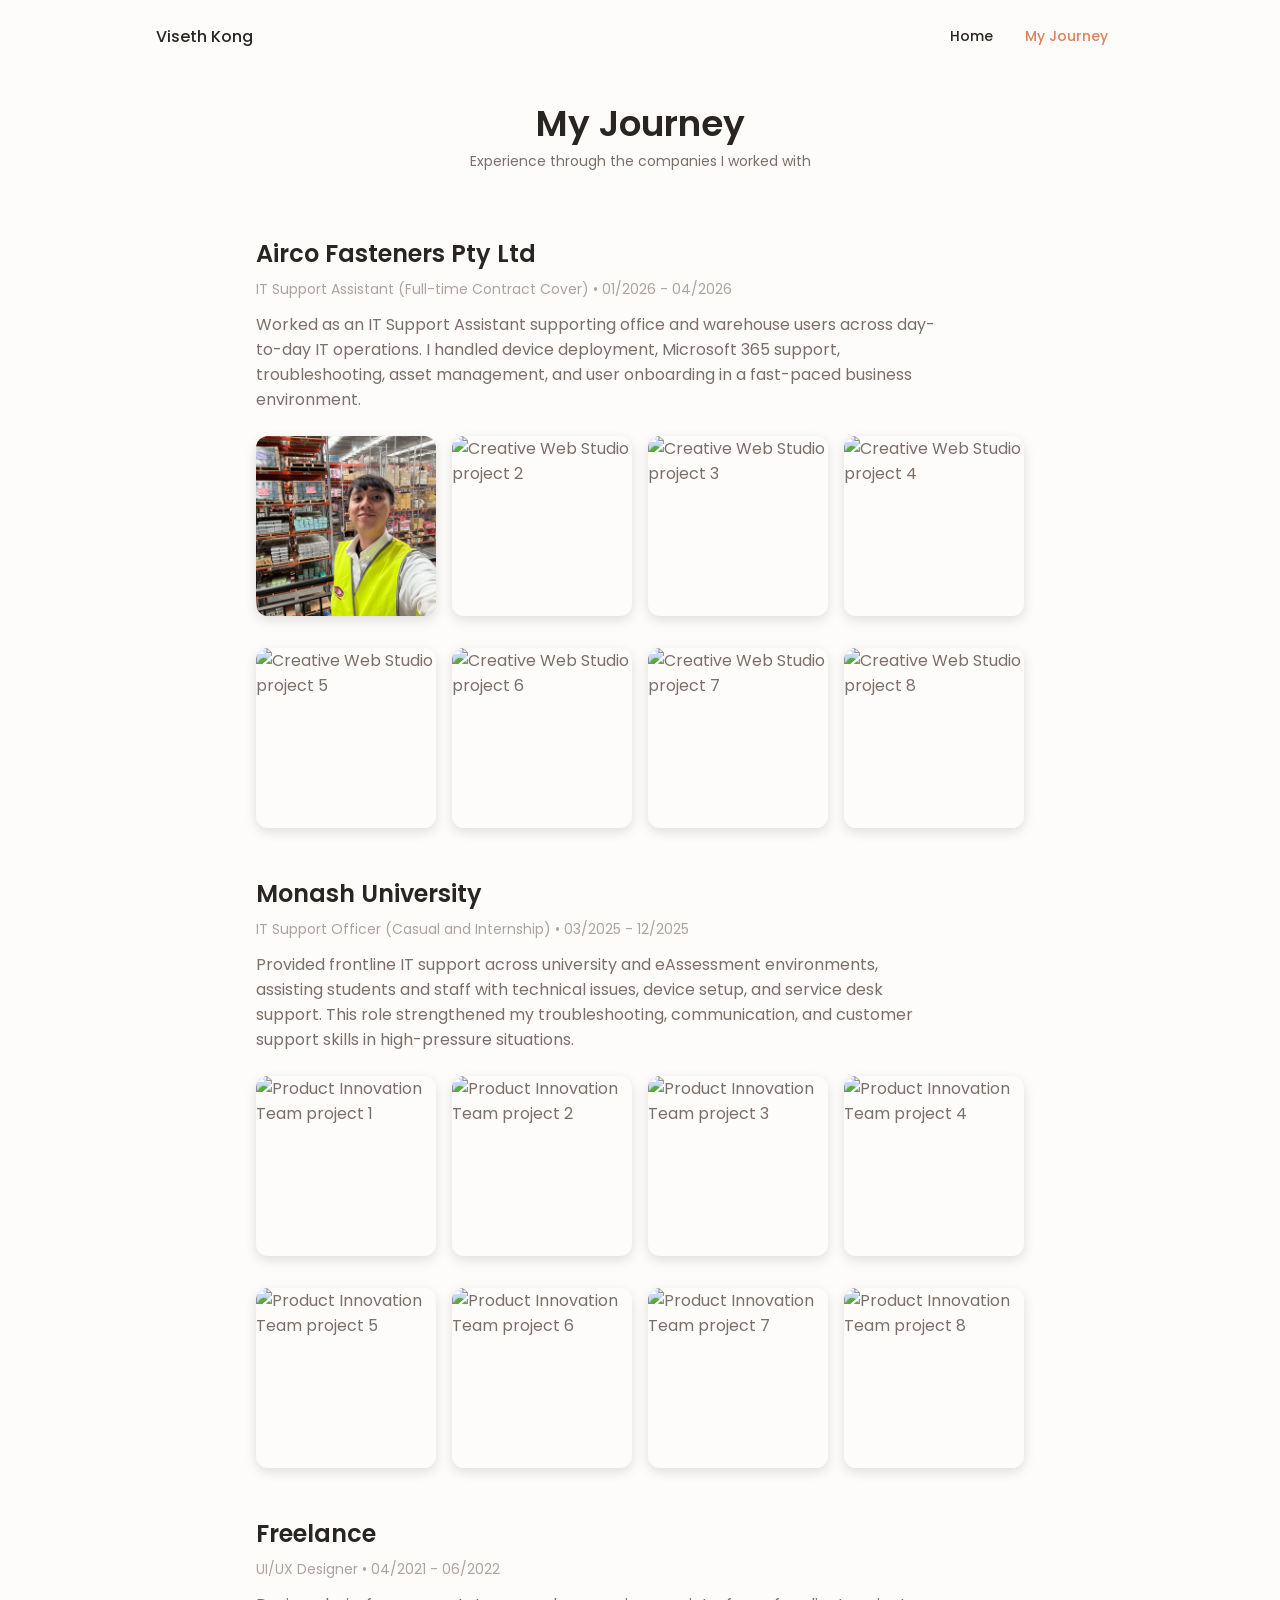
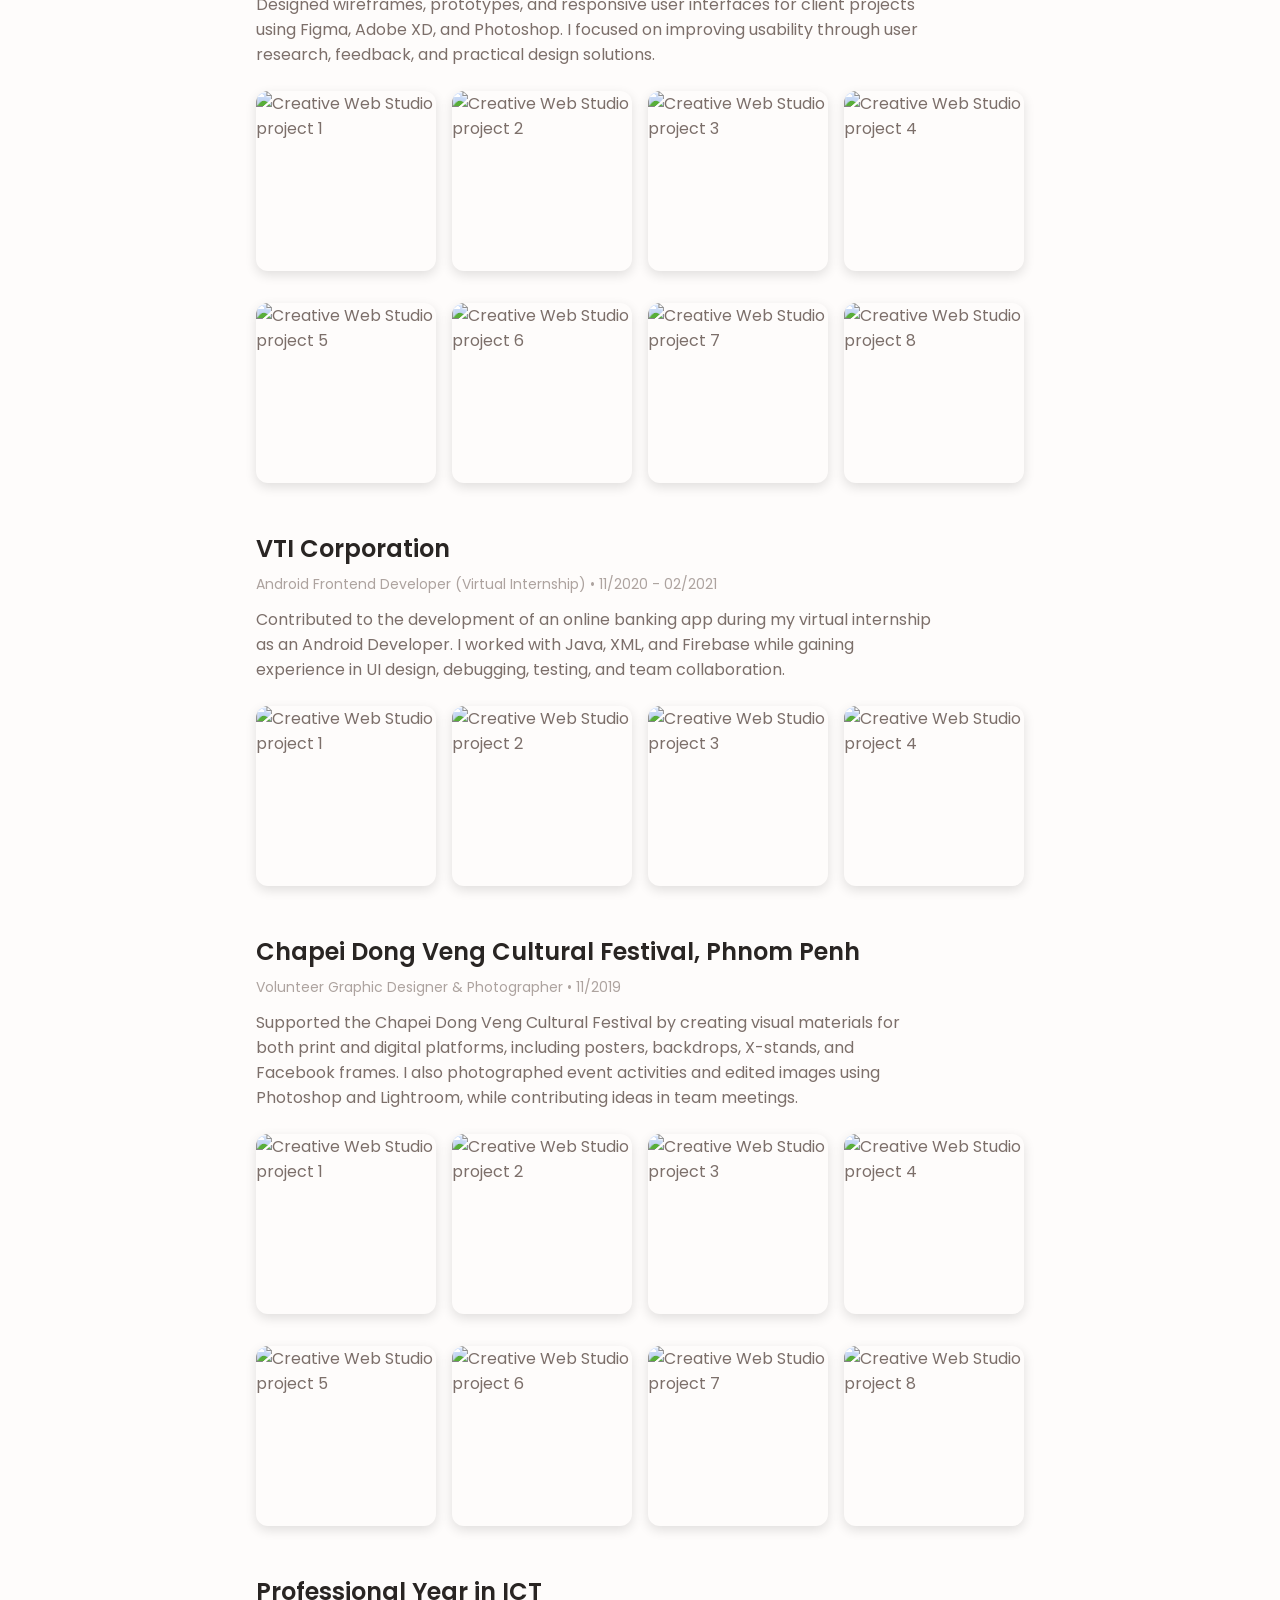
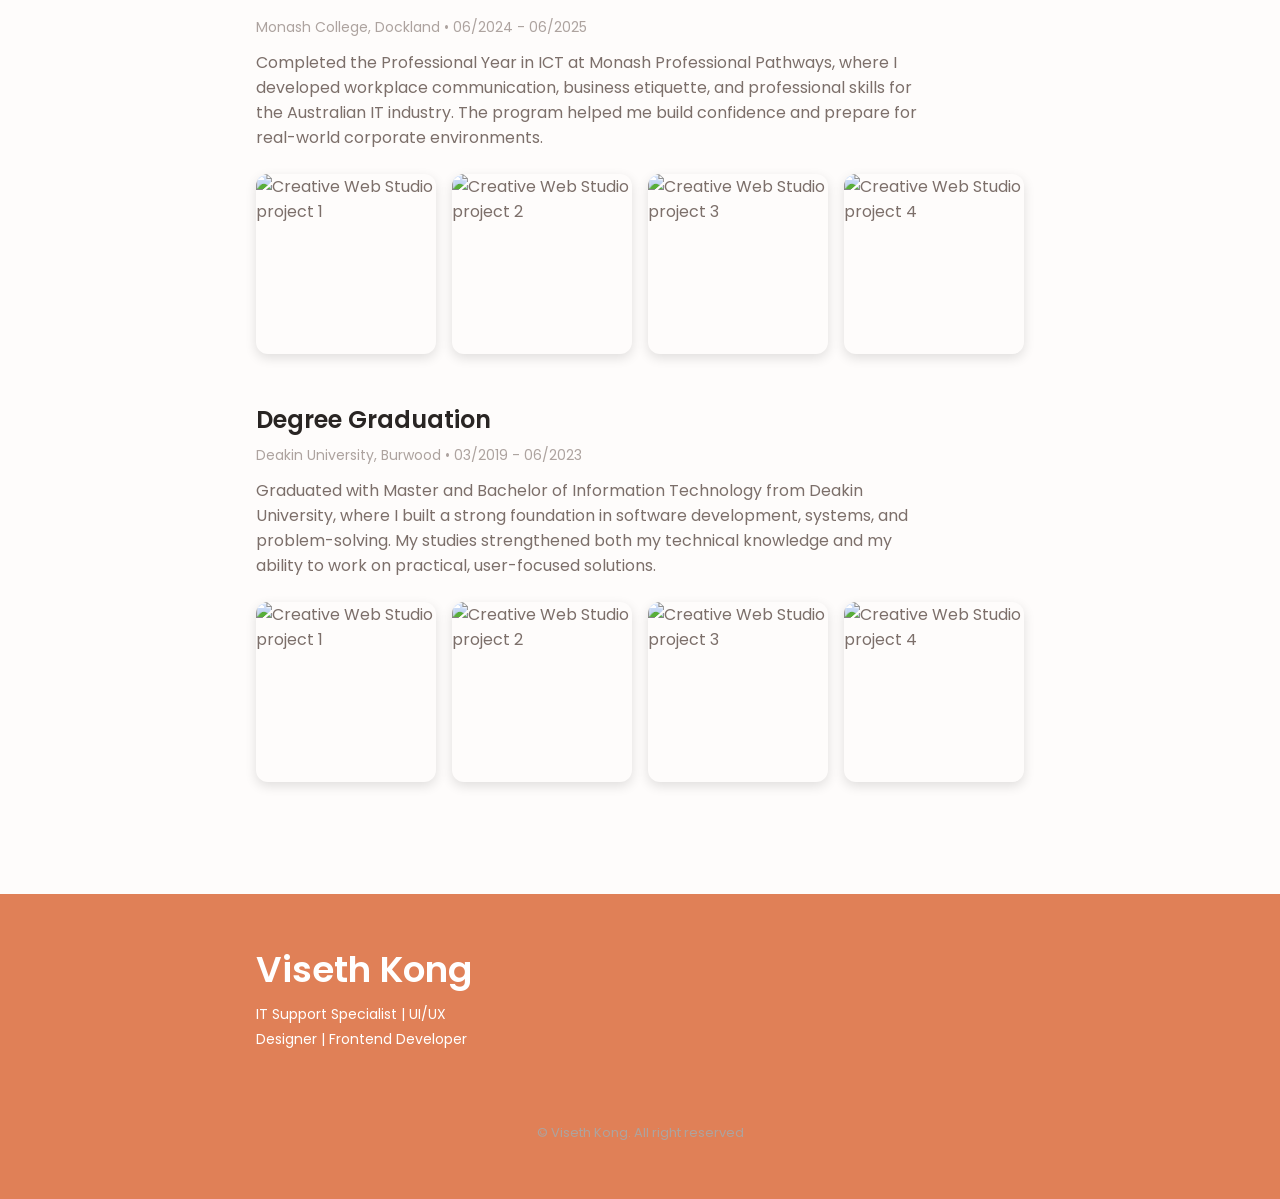
==== my-journey.html @ afee1ce3 "Update portfolio website" ====
<!DOCTYPE html>
<html lang="en">

<head>
    <meta charset="UTF-8">
    <meta name="viewport" content="width=device-width, initial-scale=1.0">
    
    <!--==================== Favicon ====================-->
    <link rel="shortcut icon" href="assets/img/viseth.png" type="image/png">
    
    <!--==================== UNICONS ====================-->
    <link rel="stylesheet" href="https://unicons.iconscout.com/release/v4.0.0/css/line.css">
    
    <!--==================== SWIPER CSS ====================-->
    <link rel="stylesheet" href="assets/css/swiper-bundle.min.css">
    
    <!--==================== CSS ====================-->
    <link rel="stylesheet" href="assets/css/styles.css">
    
    <title>My Journey</title>
</head>

<body>
    <!--==================== HEADER ====================-->
    <header class="header" id="header">
        <nav class="nav container">
            <a href="index.html" class="nav__logo">Viseth Kong</a>
    
            <div class="nav__menu" id="nav-menu">
                <ul class="nav__list grid">
                    <li class="nav__item">
                        <a href="index.html" class="nav__link nav-link">
                            <i class="uil uil-estate nav__icon"></i> Home
                        </a>
                    </li>
                    <li class="nav__item">
                        <a href="my-journey.html" class="nav__link active-link">
                            <i class="uil uil-scenery nav__icon"></i> My Journey
                        </a>
                    </li>
                </ul>
                <i class="uil uil-times nav__close" id="nav-close"></i>
            </div>
    
            <div class="nav__btns">
                <!-- Theme change button -->
                <i class="uil uil-moon change-theme" id="theme-button"></i>
    
                <div class="nav__toggle" id="nav-toggle">
                    <i class="uil uil-apps"></i>
                </div>
            </div>
        </nav>
    
    </header>

    <main class="main">
        <section class="journey section" id="journey">
            <h2 class="section__title">My Journey</h2>
            <span class="section__subtitle">Experience through the companies I worked with</span>
    
            <div class="container">
                <article class="journey__company">
                    <h3 class="journey__company-title">Airco Fasteners Pty Ltd</h3>
                    <p class="journey__company-role">IT Support Assistant (Full-time Contract Cover) • 01/2026 - 04/2026</p>
                    <p class="journey__company-description">Worked as an IT Support Assistant supporting office and warehouse users across day-to-day IT operations. I handled
                    device deployment, Microsoft 365 support, troubleshooting, asset management, and user onboarding in a fast-paced
                    business environment.</p>
    
                    <div class="journey__gallery">
                        <img src="assets/img/Airco1.JPG" alt="Creative Web Studio project 1" class="journey__photo">
                        <img src="assets/img/airco/Airco2.jpg" alt="Creative Web Studio project 2" class="journey__photo">
                        <img src="assets/img/airco/Airco3.jpg" alt="Creative Web Studio project 3" class="journey__photo">
                        <img src="assets/img/airco/Airco4.jpg" alt="Creative Web Studio project 4" class="journey__photo">
                        <img src="assets/img/airco/Airco5.jpg" alt="Creative Web Studio project 5" class="journey__photo">
                        <img src="assets/img/airco/Airco6.jpg" alt="Creative Web Studio project 6" class="journey__photo">
                        <img src="assets/img/airco/Airco7.jpg" alt="Creative Web Studio project 7" class="journey__photo">
                        <img src="assets/img/airco/Airco8.jpg" alt="Creative Web Studio project 8" class="journey__photo">
                    </div>
                </article>
    
                <article class="journey__company">
                    <h3 class="journey__company-title"> Monash University</h3>
                    <p class="journey__company-role">IT Support Officer (Casual and Internship) • 03/2025 - 12/2025</p>
                    <p class="journey__company-description">Provided frontline IT support across university and eAssessment environments, assisting students and staff with
                    technical issues, device setup, and service desk support. This role strengthened my troubleshooting, communication, and
                    customer support skills in high-pressure situations.</p>
    
                    <div class="journey__gallery">
                        <img src="assets/img/monash/monash1.jpg" alt="Product Innovation Team project 1"class="journey__photo">
                        <img src="assets/img/monash/monash2.jpg" alt="Product Innovation Team project 2" class="journey__photo">
                        <img src="assets/img/monash/monash3.jpg" alt="Product Innovation Team project 3" class="journey__photo">
                        <img src="assets/img/monash/monash4.jpg" alt="Product Innovation Team project 4" class="journey__photo">
                        <img src="assets/img/monash/monash5.jpg" alt="Product Innovation Team project 5" class="journey__photo">
                        <img src="assets/img/monash/monash6.jpg" alt="Product Innovation Team project 6" class="journey__photo">
                        <img src="assets/img/monash/monash7.jpg" alt="Product Innovation Team project 7" class="journey__photo">
                        <img src="assets/img/monash/monash8.png" alt="Product Innovation Team project 8" class="journey__photo">
                    </div>
                </article>

                <article class="journey__company">
                    <h3 class="journey__company-title">Freelance</h3>
                    <p class="journey__company-role">UI/UX Designer • 04/2021 - 06/2022</p>
                    <p class="journey__company-description">Designed wireframes, prototypes, and responsive user interfaces for client projects using Figma, Adobe XD, and
                    Photoshop. I focused on improving usability through user research, feedback, and practical design solutions.</p>
                
                    <div class="journey__gallery">
                        <img src="assets/img/freelance/freelance1.png" alt="Creative Web Studio project 1" class="journey__photo">
                        <img src="assets/img/freelance/freelance2.png" alt="Creative Web Studio project 2" class="journey__photo">
                        <img src="assets/img/freelance/freelance3.png" alt="Creative Web Studio project 3" class="journey__photo">
                        <img src="assets/img/freelance/freelance4.png" alt="Creative Web Studio project 4" class="journey__photo">
                        <img src="assets/img/freelance/freelance5.png" alt="Creative Web Studio project 5" class="journey__photo">
                        <img src="assets/img/freelance/freelance6.png" alt="Creative Web Studio project 6" class="journey__photo">
                        <img src="assets/img/freelance/freelance7.png" alt="Creative Web Studio project 7" class="journey__photo">
                        <img src="assets/img/freelance/freelance8.png" alt="Creative Web Studio project 8" class="journey__photo">
                    </div>
                </article>

                <article class="journey__company">
                    <h3 class="journey__company-title">VTI Corporation</h3>
                    <p class="journey__company-role">Android Frontend Developer (Virtual Internship) • 11/2020 - 02/2021</p>
                    <p class="journey__company-description">Contributed to the development of an online banking app during my virtual internship as an Android Developer. I worked with
                    Java, XML, and Firebase while gaining experience in UI design, debugging, testing, and team collaboration.</p>
                
                    <div class="journey__gallery">
                        <img src="assets/img/vti/vti1.jpg" alt="Creative Web Studio project 1" class="journey__photo">
                        <img src="assets/img/vti/vti2.png" alt="Creative Web Studio project 2" class="journey__photo">
                        <img src="assets/img/vti/vti3.png" alt="Creative Web Studio project 3" class="journey__photo">
                        <img src="assets/img/vti/vti4.png" alt="Creative Web Studio project 4" class="journey__photo">
                    </div>
                </article>

                <article class="journey__company">
                    <h3 class="journey__company-title">Chapei Dong Veng Cultural Festival, Phnom Penh</h3>
                    <p class="journey__company-role">Volunteer Graphic Designer & Photographer • 11/2019</p>
                    <p class="journey__company-description">Supported the Chapei Dong Veng Cultural Festival by creating visual materials for both print and digital platforms,
                    including posters, backdrops, X-stands, and Facebook frames. I also photographed event activities and edited images
                    using Photoshop and Lightroom, while contributing ideas in team meetings.</p>
                
                    <div class="journey__gallery">
                        <img src="assets/img/chapey/chapey1.png" alt="Creative Web Studio project 1" class="journey__photo">
                        <img src="assets/img/chapey/chapey2.jpg" alt="Creative Web Studio project 2" class="journey__photo">
                        <img src="assets/img/chapey/chapey3.png" alt="Creative Web Studio project 3" class="journey__photo">
                        <img src="assets/img/chapey/chapey4.jpeg" alt="Creative Web Studio project 4" class="journey__photo">
                        <img src="assets/img/chapey/chapey5.jpg" alt="Creative Web Studio project 5" class="journey__photo">
                        <img src="assets/img/chapey/chapey6.jpg" alt="Creative Web Studio project 6" class="journey__photo">
                        <img src="assets/img/chapey/chapey7.jpeg" alt="Creative Web Studio project 7" class="journey__photo">
                        <img src="assets/img/chapey/chapey8.jpg" alt="Creative Web Studio project 8" class="journey__photo">
                    </div>
                </article>

                <article class="journey__company">
                    <h3 class="journey__company-title">Professional Year in ICT</h3>
                    <p class="journey__company-role">Monash College, Dockland • 06/2024 - 06/2025</p>
                    <p class="journey__company-description">Completed the Professional Year in ICT at Monash Professional Pathways, where I developed workplace communication,
                    business etiquette, and professional skills for the Australian IT industry. The program helped me build confidence and
                    prepare for real-world corporate environments.</p>
                
                    <div class="journey__gallery">
                        <img src="assets/img/py/py1.jpg" alt="Creative Web Studio project 1" class="journey__photo">
                        <img src="assets/img/py/py2.jpg" alt="Creative Web Studio project 2" class="journey__photo">
                        <img src="assets/img/py/py3.jpg" alt="Creative Web Studio project 3" class="journey__photo">
                        <img src="assets/img/py/py4.jpg" alt="Creative Web Studio project 4" class="journey__photo">
                    </div>
                </article>

                <article class="journey__company">
                    <h3 class="journey__company-title">Degree Graduation</h3>
                    <p class="journey__company-role">Deakin University, Burwood • 03/2019 - 06/2023</p>
                    <p class="journey__company-description">Graduated with Master and Bachelor of Information Technology from Deakin University, where I built a strong foundation in software
                    development, systems, and problem-solving. My studies strengthened both my technical knowledge and my ability to work on
                    practical, user-focused solutions.</p>
                
                    <div class="journey__gallery">
                        <img src="assets/img/graduate/graduate1.jpg" alt="Creative Web Studio project 1" class="journey__photo">
                        <img src="assets/img/graduate/graduate2.jpg" alt="Creative Web Studio project 2" class="journey__photo">
                        <img src="assets/img/graduate/graduate3.jpg" alt="Creative Web Studio project 3" class="journey__photo">
                        <img src="assets/img/graduate/graduate4.jpg" alt="Creative Web Studio project 4" class="journey__photo">
                    </div>
                </article>

            </div>
        </section>
    </main>

    <!--==================== FOOTER ====================-->
    <footer class="footer">
        <div class="footer__bg">
            <div class="footer__container container grid">
                <div>
                    <h1 class="footer__title">Viseth Kong</h1>
                    <span class="footer__subtitle">IT Support Specialist | UI/UX Designer | Frontend Developer</span>
                </div>
    
                <!-- <ul class="footer__links">
                            <li>
                                <a href="#services" class="footer__link">Services</a>
                            </li>
                            <li>
                                <a href="#portfolio" class="footer__link">Portfolio</a>
                            </li>
                            <li>
                                <a href="#contact" class="footer__link">Contact</a>
                            </li>
                        </ul> -->
    
                <div class="footer__socials">
                    <a href="https://www.facebook.com/Sxtheene/" target="_blank" class="footer__social">
                        <i class="uil uil-facebook-f"></i>
                    </a>
                    <a href="https://www.instagram.com/vsthkng15/" target="_blank" class="footer__social">
                        <i class="uil uil-instagram"></i>
                    </a>
                    <a href="https://www.twitter.com/" target="_blank" class="footer__social">
                        <i class="uil uil-twitter-alt"></i>
                    </a>
                </div>
            </div>
    
            <p class="footer__copy">&#169; Viseth Kong. All right reserved</p>
        </div>
    </footer>

    <div class="journey__lightbox" id="journey-lightbox">
        <button class="journey__lightbox-close" id="journey-lightbox-close" aria-label="Close image preview">
            <i class="uil uil-times"></i>
        </button>
        <img src="" alt="" class="journey__lightbox-image" id="journey-lightbox-image">
    </div>

    <!--==================== SCROLL TOP ====================-->
    <a href="#" class="scrollup" id="scroll-up">
        <i class="uil uil-arrow-up scrollup__icon"></i>
    </a>
    
    <!--==================== SWIPER JS ====================-->
    <script src="assets/js/swiper-bundle.min.js"></script>
    
    <!--==================== MAIN JS ====================-->
    <script src="assets/js/main.js"></script>
</body>

</html>
---- assets/css/styles.css ----
/*==================== GOOGLE FONTS ====================*/
@import url("https://fonts.googleapis.com/css2?family=Poppins:ital,wght@0,500;0,600;1,400&display=swap");

/*==================== VARIABLES CSS ====================*/
:root {
  --header-height: 3rem;

  /*========== Colors ==========*/
  /* Change favorite color */
  --hue-color: 18; /*Purple 250 - Green 142 - Blue 230 - Pink 340*/

  /* HSL color mode */
  --first-color: hsl(var(--hue-color), 69%, 61%);
  --first-color-second: hsl(var(--hue-color), 69%, 61%);
  --first-color-alt: hsl(var(--hue-color), 57%, 53%);
  --first-color-lighter: hsl(var(--hue-color), 92%, 85%);
  --title-color: hsl(var(--hue-color), 8%, 15%);
  --text-color: hsl(var(--hue-color), 8%, 45%);
  --text-color-light: hsl(var(--hue-color), 8%, 65%);
  --input-color: hsl(var(--hue-color), 70%, 96%);
  --body-color: hsl(var(--hue-color), 60%, 99%);
  --container-color: #fff;
  --scroll-bar-color: hsl(var(--hue-color), 12%, 90%);
  --scroll-thumb-color: hsl(var(--hue-color), 12%, 80%);

  /*========== Font and typography ==========*/
  --body-font: "Poppins", sans-serif;

  /* .5rem = 8px, 1rem = 16px, 1.5rem = 24px ... */
  --big-font-size: 2rem;
  --h1-font-size: 1.5rem;
  --h2-font-size: 1.25rem;
  --h3-font-size: 1.125rem;
  --normal-font-size: 0.938rem;
  --small-font-size: 0.813rem;
  --smaller-font-size: 0.75rem;

  /*========== Font weight ==========*/
  --font-medium: 500;
  --font-semi-bold: 600;

  /*========== Margenes Bottom ==========*/
  /* .25rem = 4px, .5rem = 8px, .75rem = 12px ... */
  --mb-0-25: 0.25rem;
  --mb-0-5: 0.5rem;
  --mb-0-75: 0.75rem;
  --mb-1: 1rem;
  --mb-1-5: 1.5rem;
  --mb-2: 2rem;
  --mb-2-5: 2.5rem;
  --mb-3: 3rem;

  /*========== z index ==========*/
  --z-tooltip: 10;
  --z-fixed: 100;
  --z-modal: 1000;
}

/* Font size for large devices */
@media screen and (min-width: 968px) {
  :root {
    --big-font-size: 3rem;
    --h1-font-size: 2.25rem;
    --h2-font-size: 1.5rem;
    --h3-font-size: 1.25rem;
    --normal-font-size: 1rem;
    --small-font-size: 0.875rem;
    --smaller-font-size: 0.813rem;
  }
}

/*========== Variables Dark theme ==========*/
body.dark-theme {
  /* HSL color mode */
  --first-color-second: hsl(var(--hue-color), 30%, 8%);
  --title-color: hsl(var(--hue-color), 8%, 95%);
  --text-color: hsl(var(--hue-color), 8%, 75%);
  --input-color: hsl(var(--hue-color), 29%, 16%);
  --body-color: hsl(var(--hue-color), 28%, 12%);
  --container-color: hsl(var(--hue-color), 29%, 16%);
  --scroll-bar-color: hsl(var(--hue-color), 12%, 48%);
  --scroll-thumb-color: hsl(var(--hue-color), 12%, 36%);
}

/*========== Button Dark/Light ==========*/
.nav__btns {
  display: flex;
  align-items: center;
}

.change-theme {
  font-size: 1.25rem;
  color: var(--title-color);
  margin-right: var(--mb-1);
  cursor: pointer;
}

.change-theme:hover {
  color: var(--first-color);
}

/*==================== BASE ====================*/
* {
  box-sizing: border-box;
  padding: 0;
  margin: 0;
}

html {
  scroll-behavior: smooth;
}

body {
  margin: 0 0 var(--header-height) 0;
  font-family: var(--body-font);
  font-size: var(--normal-font-size);
  background-color: var(--body-color);
  color: var(--text-color);
}

h1,
h2,
h3,
h4 {
  color: var(--title-color);
  font-weight: var(--font-semi-bold);
}

ul {
  list-style: none;
}

a {
  text-decoration: none;
}

img {
  max-width: 100%;
  height: auto;
}

/*==================== REUSABLE CSS CLASSES ====================*/
.section {
  padding: 2rem 0 4rem;
}

.section__title {
  font-size: var(--h1-font-size);
}

.section__subtitle {
  display: block;
  font-size: var(--small-font-size);
  margin-bottom: var(--mb-3);
}

.section__title,
.section__subtitle {
  text-align: center;
}

/*==================== LAYOUT ====================*/
.container {
  max-width: 768px;
  margin-left: var(--mb-1-5);
  margin-right: var(--mb-1-5);
}

.grid {
  display: grid;
  gap: 1.5rem;
}

.header {
  width: 100%;
  position: fixed;
  bottom: 0;
  left: 0;
  z-index: var(--z-fixed);
  background-color: var(--body-color);
}

/*==================== NAV ====================*/
.nav {
  max-width: 968px;
  height: var(--header-height);
  display: flex;
  justify-content: space-between;
  align-items: center;
}

.nav__logo,
.nav__toggle {
  color: var(--title-color);
  font-weight: var(--font-medium);
}

.nav__logo:hover {
  color: var(--first-color);
}

.nav__toggle {
  font-size: 1.1rem;
  cursor: pointer;
}

.nav__toggle:hover {
  color: var(--first-color);
}

@media screen and (max-width: 767px) {
  .nav__menu {
    position: fixed;
    bottom: -100%;
    left: 0;
    width: 100%;
    background-color: var(--body-color);
    padding: 2rem 1.5rem 4rem;
    box-shadow: 0 -1px 4px rgba(0, 0, 0, 0.15);
    border-radius: 1.5rem 1.5rem 0 0;
    transition: 0.3s;
  }
}

.nav__list {
  grid-template-columns: repeat(3, 1fr);
  gap: 2rem;
}

.nav__link {
  display: flex;
  flex-direction: column;
  align-items: center;
  font-size: var(--small-font-size);
  color: var(--title-color);
  font-weight: var(--font-medium);
}

.nav__link:hover {
  color: var(--first-color);
}

.nav__icon {
  font-size: 1.2rem;
}

.nav__close {
  position: absolute;
  right: 1.3rem;
  bottom: 0.5rem;
  font-size: 1.5rem;
  cursor: pointer;
  color: var(--first-color);
}

.nav__close:hover {
  color: var(--first-color-alt);
}

/* show menu */
.show-menu {
  bottom: 0;
}

/* Active link */
.active-link {
  color: var(--first-color);
}

/* Change background header */
.scroll-header {
  box-shadow: 0 -1px 4px rgba(0, 0, 0, 0.15);
}

/*==================== HOME ====================*/
.home__container {
  gap: 1rem;
}

.home__content {
  grid-template-columns: 0.5fr 3fr;
  padding-top: 3.5rem;
  align-items: center;
}

.home__social {
  display: grid;
  grid-template-columns: max-content;
  row-gap: 1rem;
}

.home__social-icon {
  font-size: 1.25rem;
  color: var(--first-color);
}

.home__social-icon:hover {
  color: var(--first-color-alt);
}

.home__blob {
  width: 200px;
  fill: var(--first-color);
}

.home__blob-img {
  width: 170px;
}

.home__data {
  grid-column: 1/3;
  flex-wrap: wrap;
  gap: 1rem;
}

.home__title {
  font-size: var(--big-font-size);
}

.home__subtitle {
  font-size: var(--h3-font-size);
  color: var(--text-color);
  font-weight: var(--font-medium);
  margin-bottom: var(--mb-0-75);
}

.home__description {
  margin-bottom: var(--mb-2);
}

.home__scroll {
  display: none;
}

.home__scroll-button {
  color: var(--first-color);
  transition: 0.3s;
}

.home__scroll-button:hover {
  transform: translateY(0.25rem);
}

.home__scroll-mouse {
  font-size: 2rem;
}

.home__scroll-name {
  font-size: var(--small-font-size);
  color: var(--title-color);
  font-weight: var(--font-medium);
  margin-right: var(--mb-0-25);
}

.home__scroll-arrow {
  font-size: 1.25rem;
}

/*==================== BUTTONS ====================*/
.button {
  display: inline-block;
  background-color: var(--first-color);
  color: #fff;
  padding: 1rem;
  border-radius: 0.5rem;
  font-weight: var(--font-medium);
}
.button:hover {
  background-color: var(--first-color-alt);
}

.button__icon {
  font-size: 1.25rem;
  margin-left: var(--mb-0-5);
  transition: 0.3s;
}

.button--white {
  background-color: #fff;
  color: var(--first-color);
}

.button--white:hover {
  background-color: #fff;
}

.button--flex {
  display: inline-flex;
  align-items: center;
}

.button--small {
  padding: 0.75rem 1rem;
}

.button--link {
  padding: 0;
  background-color: transparent;
  color: var(--first-color);
}

.button--link:hover {
  background-color: transparent;
  color: var(--first-color-alt);
}

/*==================== ABOUT ====================*/
.about__img {
  width: 200px;
  border-radius: 0.5rem;
  justify-self: center;
  align-self: center;
}

.about__description {
  text-align: center;
  margin-bottom: var(--mb-2-5);
}

.about__info {
  display: flex;
  justify-content: space-evenly;
  margin-bottom: var(--mb-2-5);
}

.about__info-name {
  font-size: var(--smaller-font-size);
}

.about__info-title {
  font-size: var(--h2-font-size);
  font-weight: var(--font-semi-bold);
  color: var(--title-color);
}

.about__info-name {
  font-size: var(--smaller-font-size);
}

.about__info-title,
.about__info-name {
  display: block;
  text-align: center;
}

.about__buttons {
  display: flex;
  justify-content: center;
}

/*==================== MY JOURNEY ====================*/
.journey {
  padding-top: 6rem;
}

.journey__company {
  margin-bottom: var(--mb-3);
}

.journey__company-title {
  font-size: var(--h2-font-size);
  margin-bottom: var(--mb-0-5);
}

.journey__company-role {
  font-size: var(--small-font-size);
  color: var(--text-color-light);
  margin-bottom: var(--mb-0-75);
}

.journey__company-description {
  margin-bottom: var(--mb-1-5);
  max-width: 680px;
}

.journey__gallery {
  display: grid;
  grid-template-columns: repeat(2, minmax(0, 1fr));
  column-gap: 1rem;
  row-gap: 2rem;
}

.journey__photo {
  width: 100%;
  height: 180px;
  object-fit: cover;
  border-radius: 0.75rem;
  box-shadow: 0 4px 12px rgba(0, 0, 0, 0.12);
  cursor: pointer;
  transition: transform 0.3s ease;
}

.journey__photo:hover {
  transform: translateY(-4px);
}

.journey__lightbox {
  position: fixed;
  inset: 0;
  background-color: rgba(0, 0, 0, 0.85);
  display: flex;
  justify-content: center;
  align-items: center;
  padding: 1.5rem;
  opacity: 0;
  pointer-events: none;
  transition: opacity 0.3s ease;
  z-index: var(--z-modal);
}

.journey__lightbox.show-lightbox {
  opacity: 1;
  pointer-events: auto;
}

.journey__lightbox-image {
  max-width: min(900px, 95vw);
  max-height: 85vh;
  border-radius: 0.75rem;
}

.journey__lightbox-close {
  position: absolute;
  top: 1rem;
  right: 1rem;
  border: none;
  background: transparent;
  color: #fff;
  font-size: 2rem;
  cursor: pointer;
}
/*==================== SKILLS ====================*/
.skills__container {
  row-gap: 0;
}

.skills__header {
  display: flex;
  align-items: center;
  margin-bottom: var(--mb-2-5);
  cursor: pointer;
}

.skills__icon,
.skills__arrow {
  font-size: 2rem;
  color: var(--first-color);
}

.skills__icon {
  margin-right: var(--mb-0-75);
}

.skills__title {
  font-size: var(--h3-font-size);
}

.skills__subtitle {
  font-size: var(--small-font-size);
  color: var(--text-color-light);
}

.skills__arrow {
  margin-left: auto;
  transition: 0.4s;
}

.skills__list {
  row-gap: 1.5rem;
  padding-left: 2.7rem;
}

.skills__titles {
  display: flex;
  justify-content: space-between;
  margin-bottom: var(--mb-0-5);
}

.skills__name {
  font-size: var(--normal-font-size);
  font-weight: var(--font-medium);
}

.skills__bar,
.skills__percentage {
  height: 5px;
  border-radius: 0.25rem;
}

.skills__bar {
  background-color: var(--first-color-lighter);
}

.skills__percentage {
  display: block;
  background-color: var(--first-color);
}

.skills__servicedesk {
  width: 80%;
}

.skills__hardware {
  width: 80%;
}

.skills__remote {
  width: 90%;
}

.skills__network {
  width: 60%;
}

.skills__html {
  width: 90%;
}

.skills__css {
  width: 70%;
}

.skills__js {
  width: 70%;
}

.skills__react {
  width: 50%;
}

.skills__php {
  width: 40%;
}

.skills__node {
  width: 50%;
}

.skills__mysql {
  width: 50%;
}

.skills__mongodb {
  width: 50%;
}

.skills__xd {
  width: 80%;
}

.skills__photoshop {
  width: 70%;
}

.skills__figma {
  width: 80%;
}

.skills__ai {
  width: 70%;
}

.skills__close .skills__list {
  height: 0;
  overflow: hidden;
}

.skills__open .skills__list {
  height: max-content;
  margin-bottom: var(--mb-2-5);
}

.skills__open .skills__arrow {
  transform: rotate(-180deg);
}

/*==================== QUALIFICATION ====================*/
.qualification__tabs {
  display: flex;
  justify-content: space-evenly;
  margin-bottom: var(--mb-2);
}

.qualification__button {
  font-size: var(--h3-font-size);
  font-weight: var(--font-medium);
  cursor: pointer;
}

.qualification__button:hover {
  color: var(--first-color);
}

.qualification__icon {
  font-size: 1.8rem;
  margin-right: var(--mb-0-25);
}

.qualification__data {
  display: grid;
  grid-template-columns: 1fr max-content 1fr;
  column-gap: 1.5rem;
}

.qualification__title {
  font-size: var(--normal-font-size);
  font-weight: var(--font-medium);
}

.qualification__subtitles {
  display: inline-block;
  font-size: var(--small-font-size);
  margin-bottom: var(--mb-1);
}

.qualification__calendar {
  font-size: var(--smaller-font-size);
  color: var(--text-color-light);
}

.qualification__rounder {
  display: inline-block;
  width: 13px;
  height: 13px;
  background-color: var(--first-color);
  border-radius: 50%;
}

.qualification__line {
  display: block;
  width: 1px;
  height: 100%;
  background-color: var(--first-color);
  transform: translate(6px, -7px);
}

.qualification [data-content] {
  display: none;
}

.qualification__active[data-content] {
  display: block;
}

.qualification__button.qualification__active {
  color: var(--first-color);
}

/*==================== SERVICES ====================*/
.services__container {
  gap: 1.5rem;
  grid-template-columns: repeat(2, 1fr);
}

.services__content {
  position: relative;
  background-color: var(--container-color);
  padding: 3.5rem 0.5rem 1.25rem 1.5rem;
  border-radius: 0.25rem;
  box-shadow: 0 2px 4px rgba(0, 0, 0, 0.15);
  transition: 0.3s;
}

.services__content:hover {
  box-shadow: 0 4px 8px rgba(0, 0, 0, 0.15);
}

.services__icon {
  display: block;
  font-size: 1.5rem;
  color: var(--first-color);
  margin-bottom: var(--mb-1);
}

.services__title {
  font-size: var(--h3-font-size);
  margin-bottom: var(--mb-1);
  font-weight: var(--font-medium);
}

.services__button {
  cursor: pointer;
  font-size: var(--small-font-size);
}

.services__button:hover .button__icon {
  transform: translateX(0.25rem);
}

.services__modal {
  position: fixed;
  top: 0;
  left: 0;
  right: 0;
  bottom: 0;
  background-color: rgba(0, 0, 0, 0.5);
  display: flex;
  align-items: center;
  justify-content: center;
  padding: 0 1rem;
  z-index: var(--z-modal);
  opacity: 0;
  visibility: hidden;
  transition: 0.3s;
}

.services__modal-content {
  position: relative;
  background-color: var(--container-color);
  padding: 1.5rem;
  border-radius: 0.5rem;
}

.services__modal-services {
  row-gap: 1rem;
}

.services__modal-service {
  display: flex;
}

.services__modal-title {
  font-size: var(--h3-font-size);
  font-weight: var(--font-medium);
  margin-bottom: var(--mb-1-5);
}

.services__modal-close {
  position: absolute;
  top: 1rem;
  right: 1rem;
  font-size: 1.5rem;
  color: var(--first-color);
  cursor: pointer;
}

.services__modal-icon {
  color: var(--first-color);
  margin-right: var(--mb-0-25);
}

/* Active Modal */
.active-modal {
  opacity: 1;
  visibility: visible;
}

/*==================== PORTFOLIO ====================*/
.portfolio__container {
  overflow: initial;
}

.portfolio__content {
  padding: 0 1.5rem;
}

.portfolio__img {
  width: 265px;
  border-radius: 0.5rem;
  justify-self: center;
}

.portfolio__title {
  font-size: var(--h3-font-size);
  margin-bottom: var(--mb-0-5);
}

.portfolio__description {
  margin-bottom: var(--mb-0-75);
}

.portfolio__button:hover .button__icon {
  transform: translateX(0.25rem);
}

.swiper-button-prev::after,
.swiper-button-next::after {
  content: "";
}

.swiper-portfolio-icon {
  font-size: 2rem;
  color: var(--first-color);
}

.swiper-button-prev {
  left: -0.5rem;
}

.swiper-button-next {
  right: -0.5rem;
}

.swiper-container-horizontal > .swiper-pagination-bullets {
  bottom: -2.5rem;
}

.swiper-pagination-bullet-active {
  background-color: var(--first-color);
}

.swiper-button-prev,
.swiper-button-next,
.swiper-pagination-bullet {
  outline: none;
}

/*==================== PROJECT IN MIND ====================*/
.project {
  text-align: center;
}

.project__bg {
  background-color: var(--first-color-second);
  padding-top: 3rem;
}

.project__title {
  font-size: var(--h2-font-size);
  margin-bottom: var(--mb-0-75);
}

.project__description {
  margin-bottom: var(--mb-1-5);
}

.project__title,
.project__description {
  color: #fff;
}

.project__img {
  width: 232px;
  justify-self: center;
}

/*==================== TESTIMONIAL ====================*/
.testimonial__data,
.testimonial__header {
  display: flex;
}

.testimonial__data {
  justify-content: space-between;
  margin-bottom: var(--mb-1);
}

.testimonial__img {
  width: 60px;
  height: 60px;
  border-radius: 50%;
  margin-right: var(--mb-0-75);
}

.testimonial__name {
  font-size: var(--h3-font-size);
  font-weight: var(--font-medium);
}

.testimonial__client {
  font-size: var(--small-font-size);
  color: var(--text-color-light);
}

.testimonial__description {
  margin-bottom: var(--mb-2-5);
}

.testimonial__icon-star {
  color: var(--first-color);
}

.swiper-container .swiper-pagination-testimonial {
  bottom: 0;
}

/*==================== CONTACT ME ====================*/
.contact__container {
  row-gap: 3rem;
}

.contact__information {
  display: flex;
  margin-bottom: var(--mb-2);
}

.contact__icon {
  font-size: 2rem;
  color: var(--first-color);
  margin-right: var(--mb-0-75);
}

.contact__title {
  font-size: var(--h3-font-size);
  font-weight: var(--font-medium);
}

.contact__subtitle {
  font-size: var(--small-font-size);
  color: var(--text-color-light);
}

.contact__content {
  background-color: var(--input-color);
  border-radius: 0.5rem;
  padding: 0.75rem 1rem 0.25rem;
}

.contact__label {
  font-size: var(--smaller-font-size);
  color: var(--title-color);
}

.contact__input {
  width: 100%;
  background-color: var(--input-color);
  color: var(--text-color);
  font-family: var(--body-font);
  font-size: var(--normal-font-size);
  border: none;
  outline: none;
  padding: 0.25rem 0.5rem 0.5rem 0;
}

/*==================== FOOTER ====================*/
.footer {
  padding-top: 2rem;
}

.footer__container {
  row-gap: 3.5rem;
}

.footer__bg {
  background-color: var(--first-color-second);
  padding: 2rem 0 3rem;
}

.footer__title {
  font-size: var(--h1-font-size);
  margin-bottom: var(--mb-0-25);
}

.footer__subtitle {
  font-size: var(--small-font-size);
}

.footer__links {
  display: flex;
  flex-direction: column;
  row-gap: 1.5rem;
}

.footer__link:hover {
  color: var(--first-color-lighter);
}

.footer__social {
  font-size: 1.25rem;
  margin-right: var(--mb-1-5);
}

.footer__social:hover {
  color: var(--first-color-lighter);
}

.footer__copy {
  font-size: var(--smaller-font-size);
  text-align: center;
  color: var(--text-color-light);
  margin-top: var(--mb-3);
}

.footer__title,
.footer__subtitle,
.footer__link,
.footer__social {
  color: #fff;
}

/*========== SCROLL UP ==========*/
.scrollup {
  position: fixed;
  right: 1rem;
  bottom: -20%;
  background-color: var(--first-color);
  opacity: 0.8;
  padding: 0 0.3rem;
  border-radius: 0.4rem;
  z-index: var(--z-tooltip);
  transition: 0.4s;
}

.scrollup:hover {
  background-color: var(--first-color-alt);
}

.scrollup__icon {
  font-size: 1.5rem;
  color: #fff;
}
/* Show scroll */
.show-scroll {
  bottom: 5rem;
}

/*========== SCROLL BAR ==========*/
::-webkit-scrollbar {
  width: 0.6rem;
  background-color: var(--scroll-bar-color);
  border-radius: 0.5rem;
}

::-webkit-scrollbar-thumb {
  background-color: var(--scroll-thumb-color);
  border-radius: 0.5rem;
}

::-webkit-scrollbar-thumb:hover {
  background-color: var(--text-color-light);
}

/*==================== MEDIA QUERIES ====================*/
/* For small devices */
@media screen and (max-width: 350px) {
  .container {
    margin-left: var(--mb-1);
    margin-right: var(--mb-1);
  }

  .nav__menu {
    padding: 2rem 0.25rem 4rem;
  }

  .nav__list {
    column-gap: 0;
  }

  .home__content {
    grid-template-columns: 0.25fr 3fr;
  }

  .home__blob {
    width: 180px;
  }

  .skills__title {
    font-size: var(--normal-font-size);
  }

  .qualification__data {
    gap: 0.5rem;
  }

  .services__container {
    grid-template-columns: max-content;
    justify-content: center;
  }

  .services__content {
    padding-right: 3.5rem;
  }

  .services__modal {
    padding: 0 0.5rem;
  }

  .project__img {
    width: 200px;
  }

  .testimonial__data,
  .testimonial__header {
    flex-direction: column;
    align-items: center;
  }
  .testimonial__img {
    margin-right: 0;
    margin-bottom: var(--mb-0-25);
  }
  .testimonial__data,
  .testimonial__description {
    text-align: center;
  }
}

/* For medium devices */
@media screen and (min-width: 568px) {
  .home__content {
    grid-template-columns: max-content 1fr 1fr;
  }

  .home__data {
    grid-column: initial;
  }

  .home__img {
    order: 1;
    justify-self: center;
  }

  .about__container,
  .skills__container,
  .portfolio__content,
  .project__container,
  .contact__container,
  .footer__container {
    grid-template-columns: repeat(2, 1fr);
  }

  .qualification__sections {
    display: grid;
    grid-template-columns: 0.6fr;
    justify-content: center;
  }

  .journey__gallery {
    grid-template-columns: repeat(4, minmax(0, 1fr));
  }
}

@media screen and (min-width: 768px) {
  .container {
    margin-left: auto;
    margin-right: auto;
  }

  body {
    margin: 0;
  }

  .section {
    padding: 6rem 0 2rem;
  }

  .section__subtitle {
    margin-bottom: 4rem;
  }

  .header {
    top: 0;
    bottom: initial;
  }

  .header,
  .main,
  .footer__container {
    padding: 0 1rem;
  }

  .nav {
    height: calc(var(--header-height) + 1.5rem);
    column-gap: 1rem;
  }

  .nav__icon,
  .nav__close,
  .nav__toggle {
    display: none;
  }

  .nav__list {
    display: flex;
    column-gap: 2rem;
  }

  .nav__menu {
    margin-left: auto;
  }

  .change-theme {
    margin: 0;
  }

  .home__container {
    row-gap: 5rem;
  }

  .home__content {
    padding-top: 5.5rem;
    column-gap: 2rem;
  }

  .home__blob {
    width: 270px;
  }

  .home__scroll {
    display: block;
  }

  .home__scroll-button {
    margin-left: 3rem;
  }

  .about__container {
    column-gap: 5rem;
  }

  .about__img {
    width: 350px;
  }

  .about__description {
    text-align: initial;
  }

  .about__info {
    justify-content: space-between;
  }

  .about__buttons {
    justify-content: initial;
  }

  .qualification__tabs {
    justify-content: center;
  }

  .qualification__button {
    margin: 0 var(--mb-1);
  }

  .qualification__sections {
    grid-template-columns: 0.5fr;
  }

  .services__container {
    grid-template-columns: repeat(3, 218px);
    justify-content: center;
  }

  .services__icon {
    font-size: 2rem;
  }

  .services__content {
    padding: 6rem 0 2rem 2.5rem;
  }

  .services__modal-content {
    width: 450px;
  }

  .portfolio__img {
    width: 320px;
  }

  .portfolio__content {
    align-items: center;
  }

  .project {
    text-align: initial;
  }

  .project__bg {
    background: none;
  }

  .project__container {
    background-color: var(--first-color-second);
    border-radius: 1rem;
    padding: 3rem 2.5rem 0;
    grid-template-columns: 1fr max-content;
    column-gap: 3rem;
  }

  .project__data {
    padding-top: 0.8rem;
  }

  .footer__container {
    grid-template-columns: repeat(3, 1fr);
  }

  .footer__bg {
    padding: 3rem 0 3.5rem;
  }

  .footer__links {
    flex-direction: row;
    column-gap: 2rem;
  }

  .footer__socials {
    justify-self: flex-end;
  }

  .footer__copy {
    margin-top: 4.5rem;
  }
}

/* For large devices */
@media screen and (min-width: 1024px) {
  .header,
  .main,
  .footer__container {
    padding: 0;
  }

  .home__blob {
    width: 320px;
  }

  .home__social {
    transform: translateX(-6rem);
  }

  .services__container {
    grid-template-columns: repeat(3, 238px);
  }

  .portfolio__content {
    column-gap: 5rem;
  }

  .swiper-portfolio-icon {
    font-size: 3.5rem;
  }

  .swiper-button-prev {
    left: -3.5rem;
  }

  .swiper-button-next {
    right: -3.5rem;
  }

  .swiper-container-horizontal > .swiper-pagination-bullets {
    bottom: -4.5rem;
  }

  .contact__form {
    width: 460px;
  }

  .contact__inputs {
    grid-template-columns: repeat(2, 1fr);
  }
}
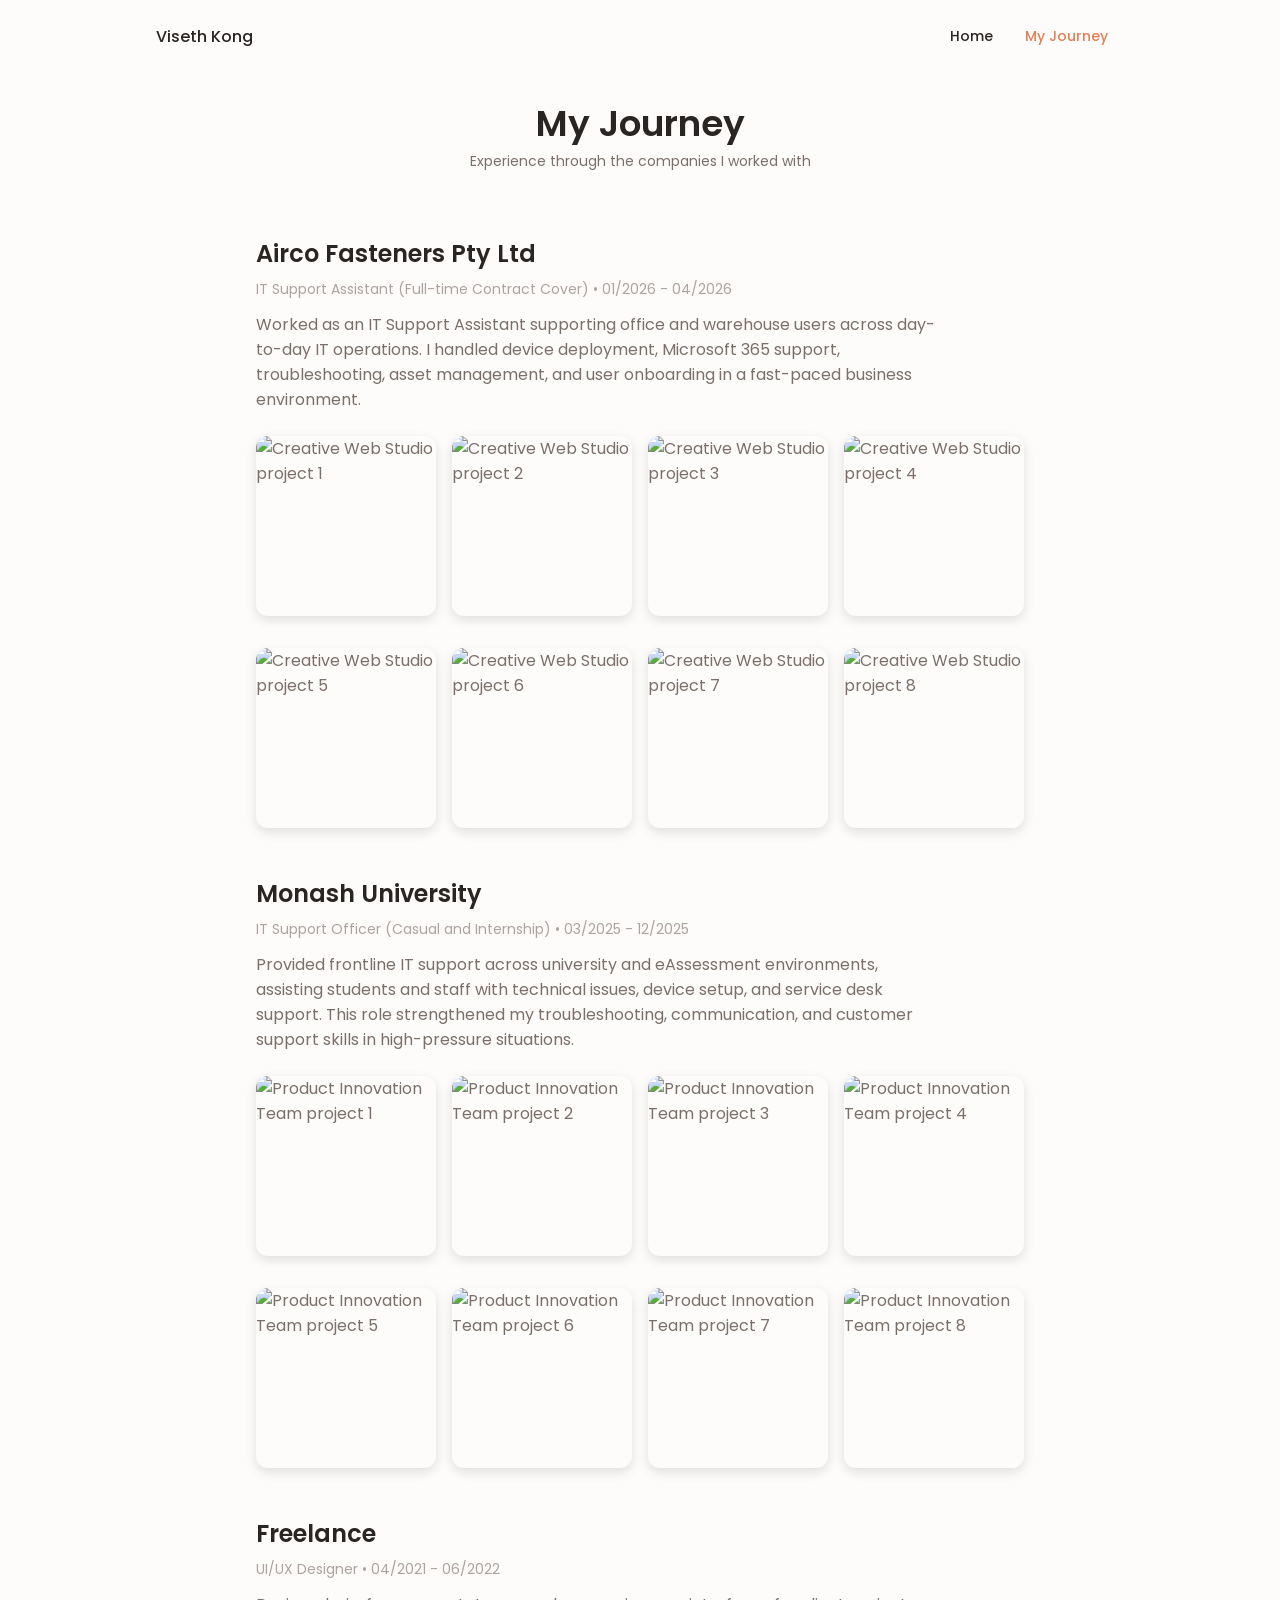
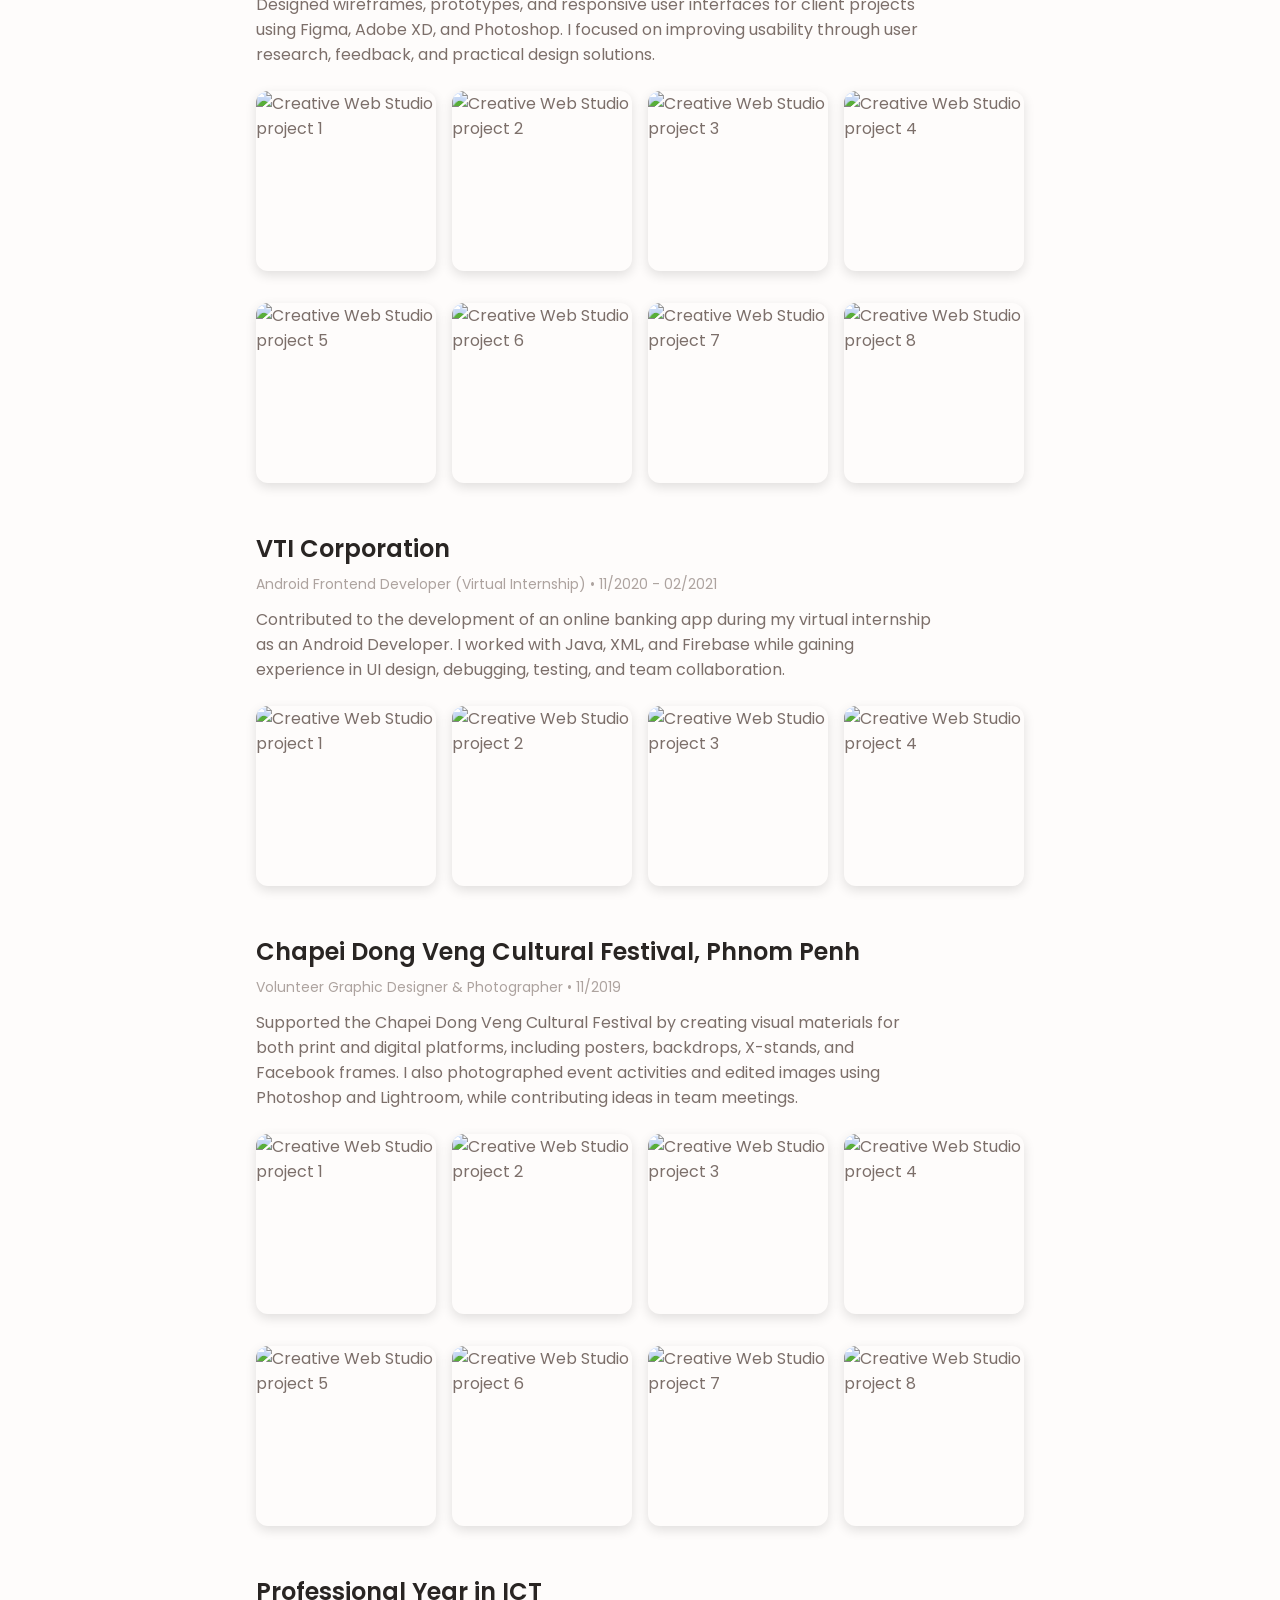
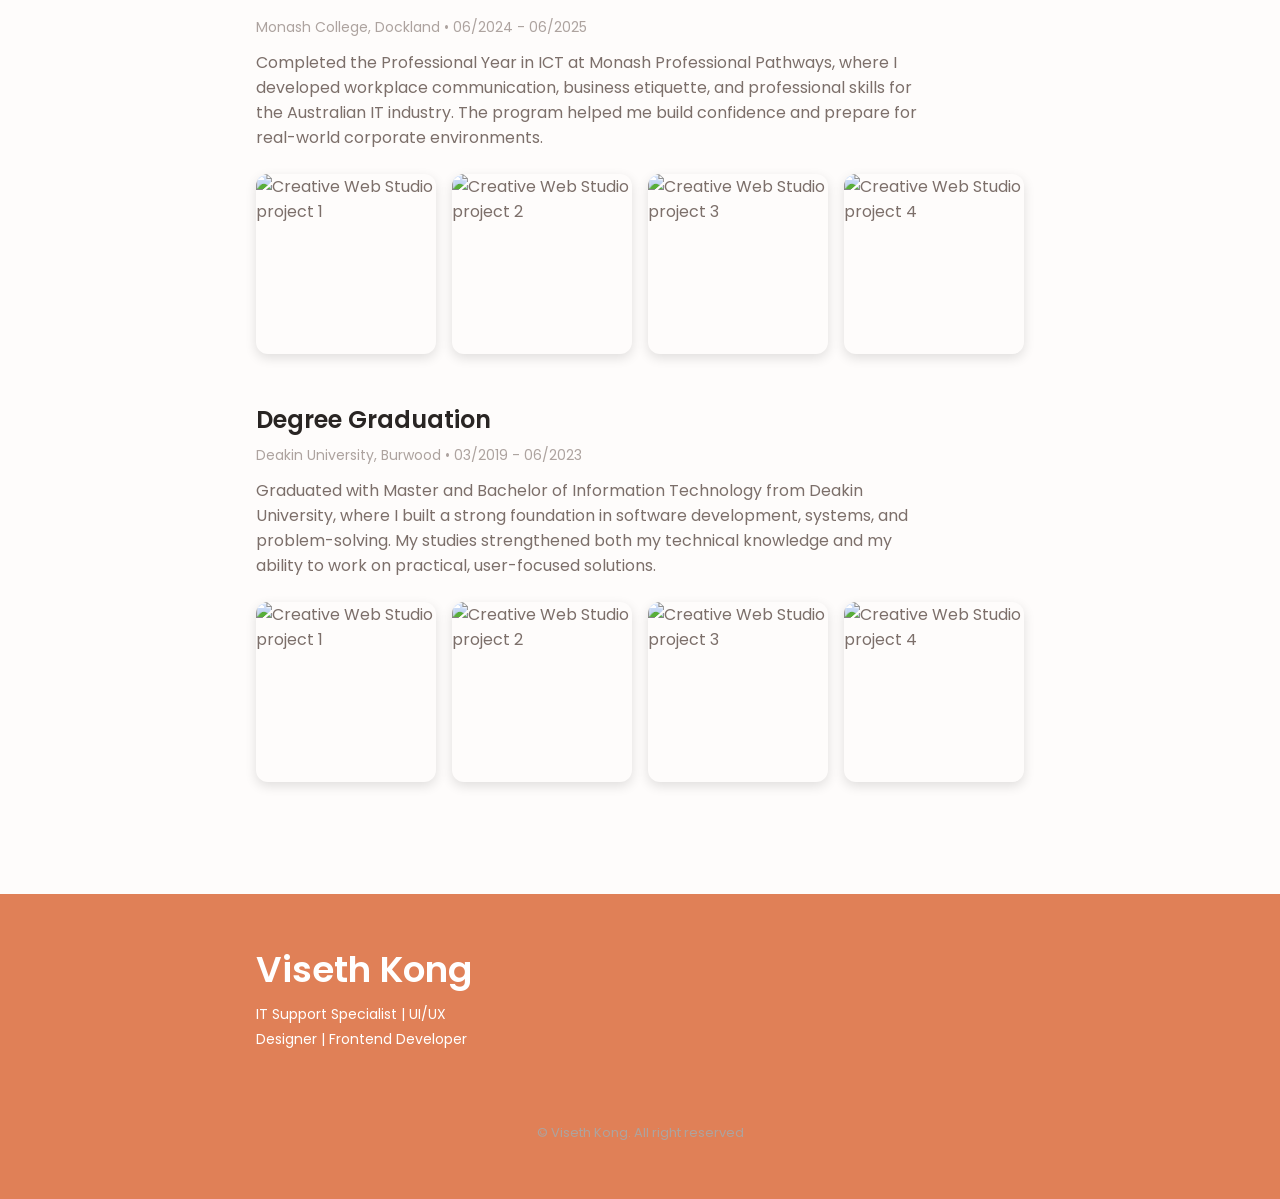
==== commit 90e77a86: "Update portfolio website" ====
--- a/my-journey.html
+++ b/my-journey.html
@@ -68,7 +68,7 @@
                     business environment.</p>
     
                     <div class="journey__gallery">
-                        <img src="assets/img/Airco1.JPG" alt="Creative Web Studio project 1" class="journey__photo">
+                        <img src="assets/img/airco1.jpg" alt="Creative Web Studio project 1" class="journey__photo">
                         <img src="assets/img/airco/Airco2.jpg" alt="Creative Web Studio project 2" class="journey__photo">
                         <img src="assets/img/airco/Airco3.jpg" alt="Creative Web Studio project 3" class="journey__photo">
                         <img src="assets/img/airco/Airco4.jpg" alt="Creative Web Studio project 4" class="journey__photo">
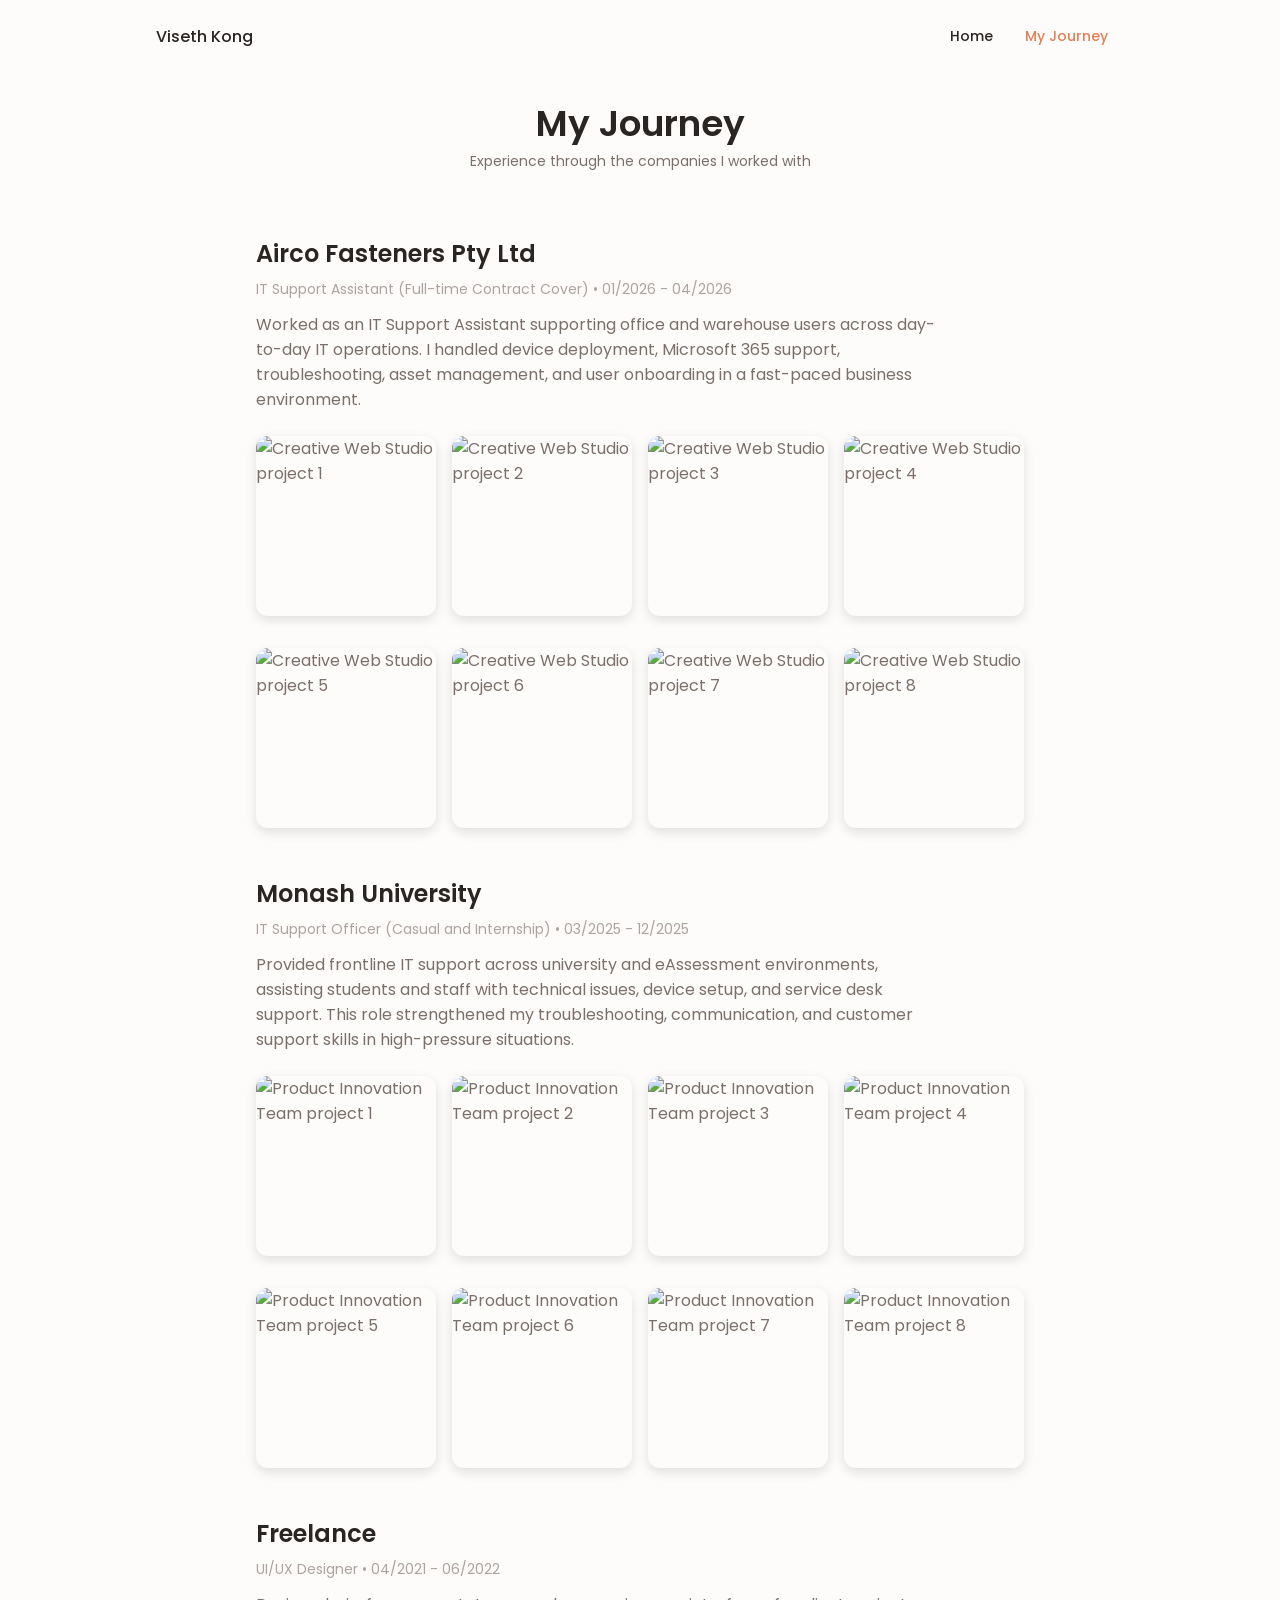
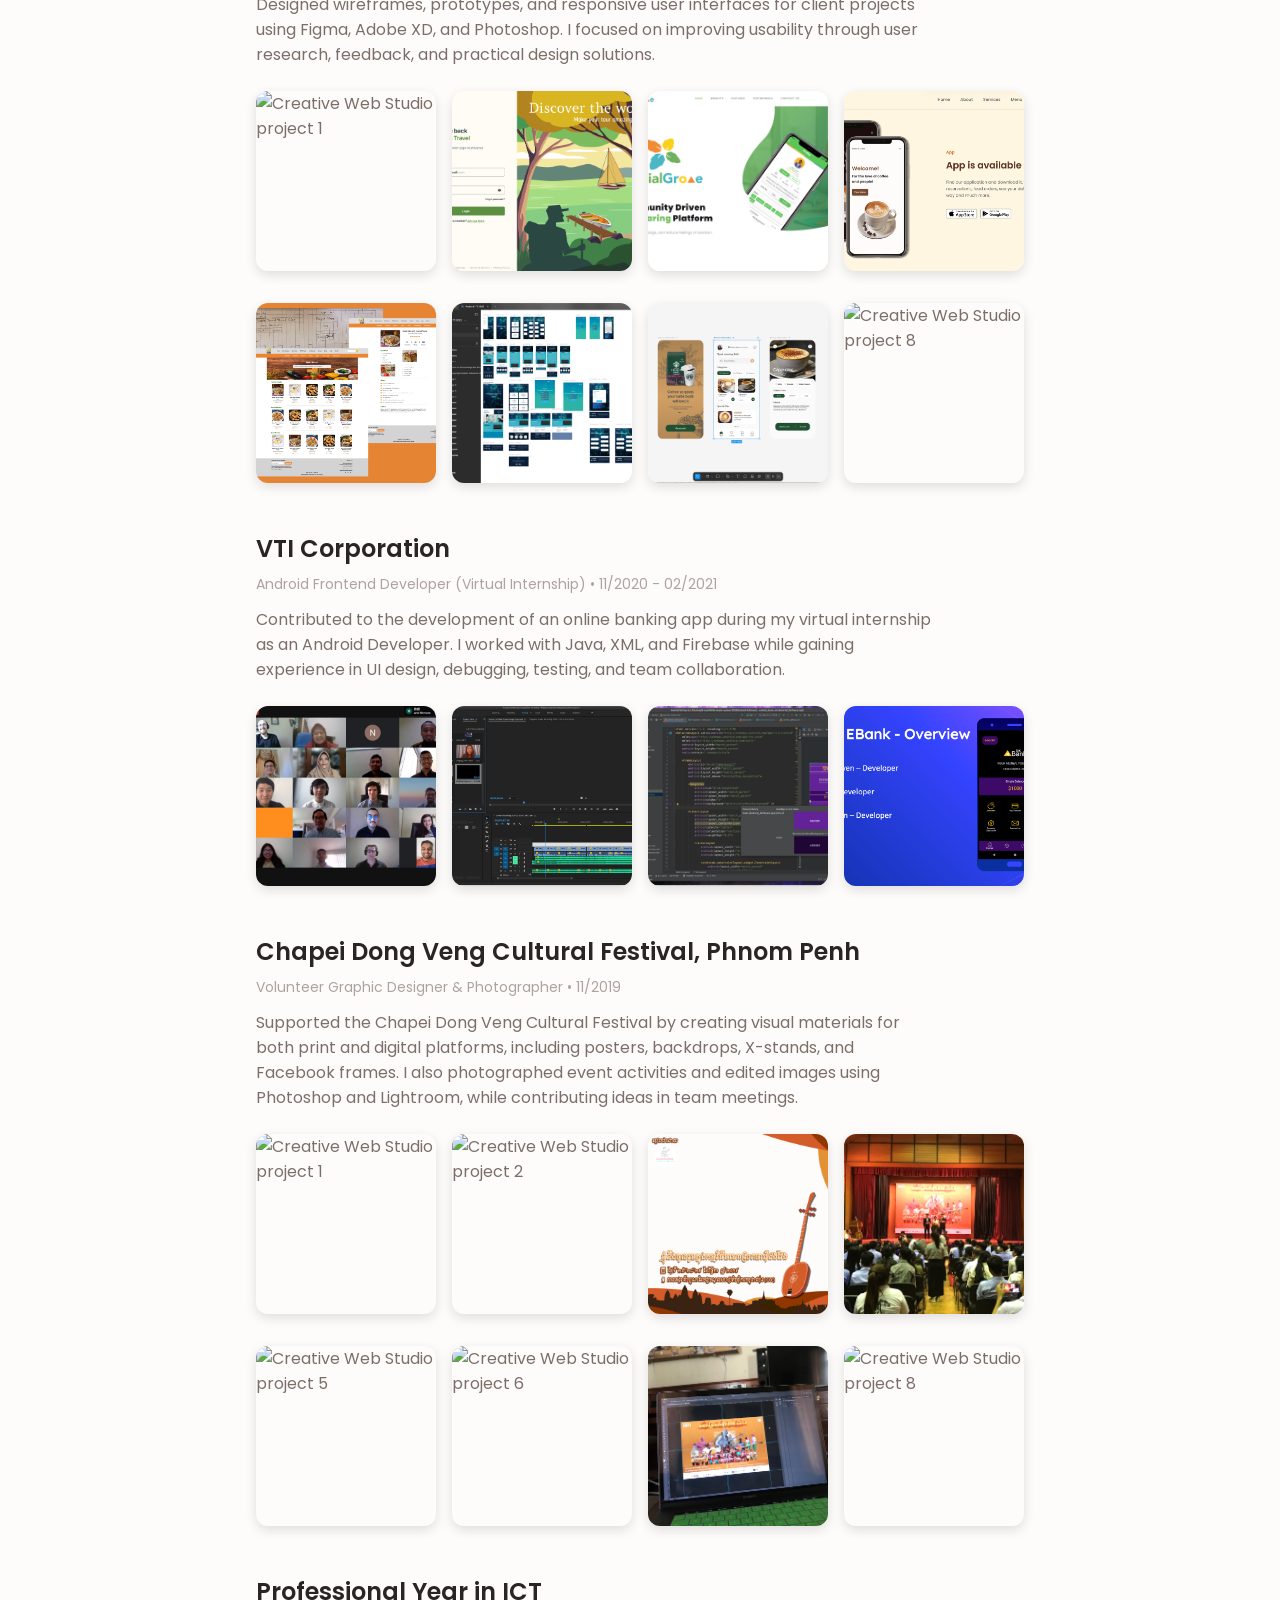
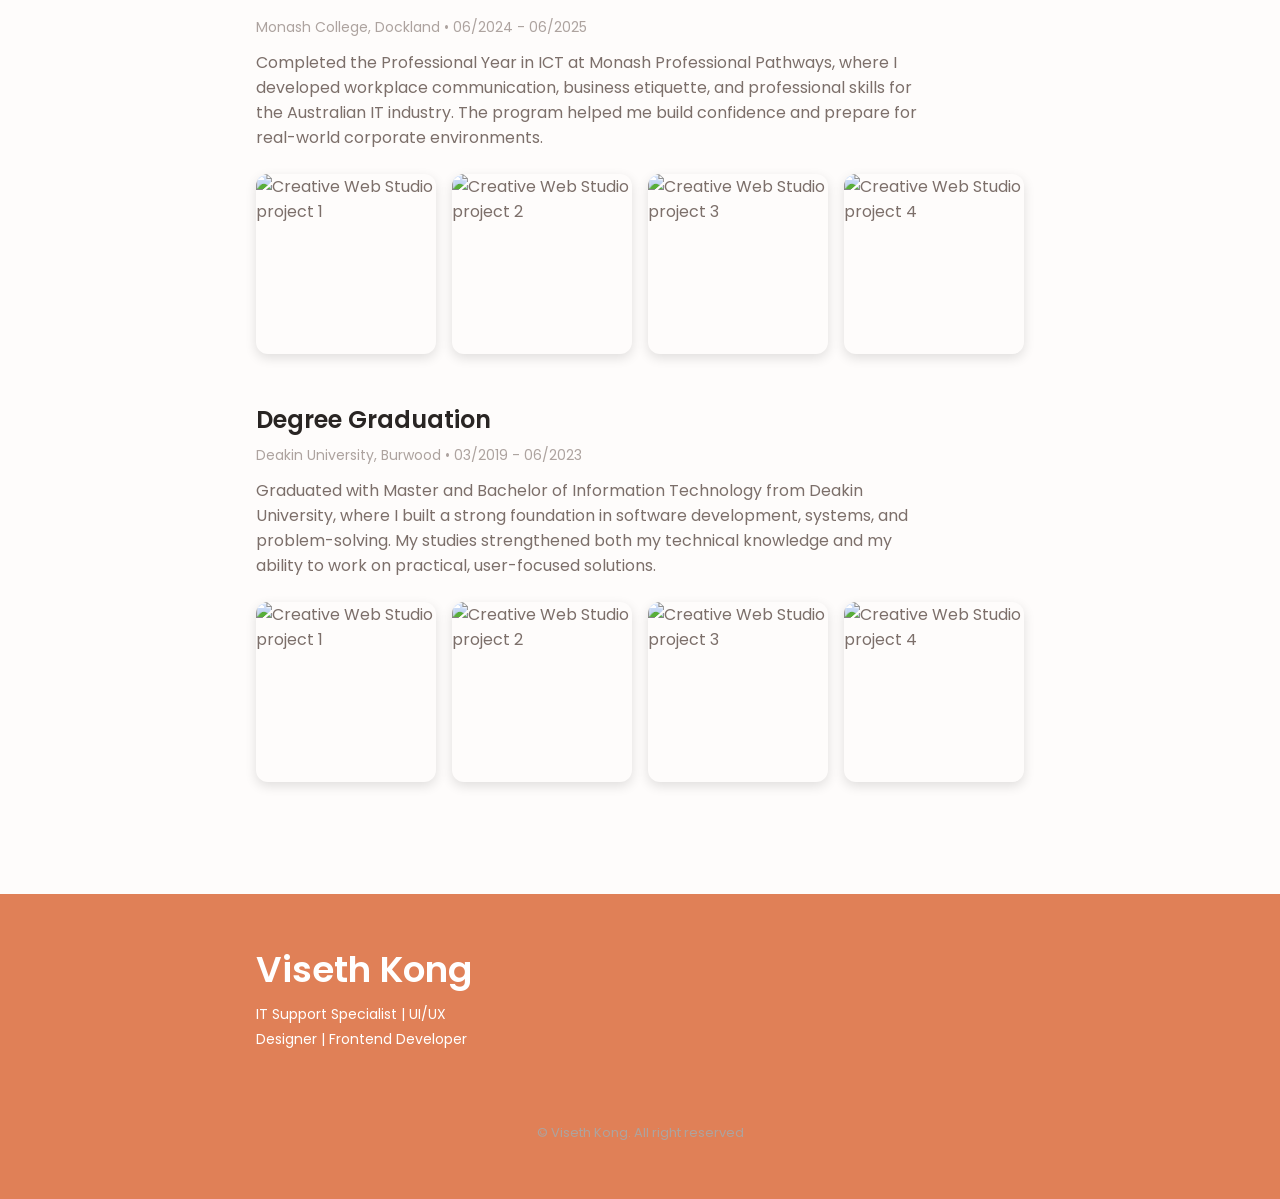
==== commit 9b0bf3c4: "Update portfolio website" ====
--- a/my-journey.html
+++ b/my-journey.html
@@ -68,14 +68,14 @@
                     business environment.</p>
     
                     <div class="journey__gallery">
-                        <img src="assets/img/airco1.jpg" alt="Creative Web Studio project 1" class="journey__photo">
-                        <img src="assets/img/airco/Airco2.jpg" alt="Creative Web Studio project 2" class="journey__photo">
-                        <img src="assets/img/airco/Airco3.jpg" alt="Creative Web Studio project 3" class="journey__photo">
-                        <img src="assets/img/airco/Airco4.jpg" alt="Creative Web Studio project 4" class="journey__photo">
-                        <img src="assets/img/airco/Airco5.jpg" alt="Creative Web Studio project 5" class="journey__photo">
-                        <img src="assets/img/airco/Airco6.jpg" alt="Creative Web Studio project 6" class="journey__photo">
-                        <img src="assets/img/airco/Airco7.jpg" alt="Creative Web Studio project 7" class="journey__photo">
-                        <img src="assets/img/airco/Airco8.jpg" alt="Creative Web Studio project 8" class="journey__photo">
+                        <img src="assets/img/Airco1.jpg" alt="Creative Web Studio project 1" class="journey__photo">
+                        <img src="assets/img/Airco2.jpg" alt="Creative Web Studio project 2" class="journey__photo">
+                        <img src="assets/img/Airco3.jpg" alt="Creative Web Studio project 3" class="journey__photo">
+                        <img src="assets/imgAirco4.jpg" alt="Creative Web Studio project 4" class="journey__photo">
+                        <img src="assets/img/Airco5.jpg" alt="Creative Web Studio project 5" class="journey__photo">
+                        <img src="assets/img/Airco6.jpg" alt="Creative Web Studio project 6" class="journey__photo">
+                        <img src="assets/img/Airco7.jpg" alt="Creative Web Studio project 7" class="journey__photo">
+                        <img src="assets/img/Airco8.jpg" alt="Creative Web Studio project 8" class="journey__photo">
                     </div>
                 </article>
     
@@ -87,14 +87,14 @@
                     customer support skills in high-pressure situations.</p>
     
                     <div class="journey__gallery">
-                        <img src="assets/img/monash/monash1.jpg" alt="Product Innovation Team project 1"class="journey__photo">
-                        <img src="assets/img/monash/monash2.jpg" alt="Product Innovation Team project 2" class="journey__photo">
-                        <img src="assets/img/monash/monash3.jpg" alt="Product Innovation Team project 3" class="journey__photo">
-                        <img src="assets/img/monash/monash4.jpg" alt="Product Innovation Team project 4" class="journey__photo">
-                        <img src="assets/img/monash/monash5.jpg" alt="Product Innovation Team project 5" class="journey__photo">
-                        <img src="assets/img/monash/monash6.jpg" alt="Product Innovation Team project 6" class="journey__photo">
-                        <img src="assets/img/monash/monash7.jpg" alt="Product Innovation Team project 7" class="journey__photo">
-                        <img src="assets/img/monash/monash8.png" alt="Product Innovation Team project 8" class="journey__photo">
+                        <img src="assets/img/monash1.jpg" alt="Product Innovation Team project 1"class="journey__photo">
+                        <img src="assets/img/monash2.jpg" alt="Product Innovation Team project 2" class="journey__photo">
+                        <img src="assets/img/monash3.jpg" alt="Product Innovation Team project 3" class="journey__photo">
+                        <img src="assets/img/monash4.jpg" alt="Product Innovation Team project 4" class="journey__photo">
+                        <img src="assets/img/monash5.jpg" alt="Product Innovation Team project 5" class="journey__photo">
+                        <img src="assets/img/monash6.jpg" alt="Product Innovation Team project 6" class="journey__photo">
+                        <img src="assets/img/monash7.jpg" alt="Product Innovation Team project 7" class="journey__photo">
+                        <img src="assets/img/monash8.png" alt="Product Innovation Team project 8" class="journey__photo">
                     </div>
                 </article>
 
@@ -105,14 +105,14 @@
                     Photoshop. I focused on improving usability through user research, feedback, and practical design solutions.</p>
                 
                     <div class="journey__gallery">
-                        <img src="assets/img/freelance/freelance1.png" alt="Creative Web Studio project 1" class="journey__photo">
-                        <img src="assets/img/freelance/freelance2.png" alt="Creative Web Studio project 2" class="journey__photo">
-                        <img src="assets/img/freelance/freelance3.png" alt="Creative Web Studio project 3" class="journey__photo">
-                        <img src="assets/img/freelance/freelance4.png" alt="Creative Web Studio project 4" class="journey__photo">
-                        <img src="assets/img/freelance/freelance5.png" alt="Creative Web Studio project 5" class="journey__photo">
-                        <img src="assets/img/freelance/freelance6.png" alt="Creative Web Studio project 6" class="journey__photo">
-                        <img src="assets/img/freelance/freelance7.png" alt="Creative Web Studio project 7" class="journey__photo">
-                        <img src="assets/img/freelance/freelance8.png" alt="Creative Web Studio project 8" class="journey__photo">
+                        <img src="assets/img/freelance1.png" alt="Creative Web Studio project 1" class="journey__photo">
+                        <img src="assets/img/freelance2.png" alt="Creative Web Studio project 2" class="journey__photo">
+                        <img src="assets/img/freelance3.png" alt="Creative Web Studio project 3" class="journey__photo">
+                        <img src="assets/img/freelance4.png" alt="Creative Web Studio project 4" class="journey__photo">
+                        <img src="assets/img/freelance5.png" alt="Creative Web Studio project 5" class="journey__photo">
+                        <img src="assets/img/freelance6.png" alt="Creative Web Studio project 6" class="journey__photo">
+                        <img src="assets/img/freelance7.png" alt="Creative Web Studio project 7" class="journey__photo">
+                        <img src="assets/img/freelance8.png" alt="Creative Web Studio project 8" class="journey__photo">
                     </div>
                 </article>
 
@@ -123,10 +123,10 @@
                     Java, XML, and Firebase while gaining experience in UI design, debugging, testing, and team collaboration.</p>
                 
                     <div class="journey__gallery">
-                        <img src="assets/img/vti/vti1.jpg" alt="Creative Web Studio project 1" class="journey__photo">
-                        <img src="assets/img/vti/vti2.png" alt="Creative Web Studio project 2" class="journey__photo">
-                        <img src="assets/img/vti/vti3.png" alt="Creative Web Studio project 3" class="journey__photo">
-                        <img src="assets/img/vti/vti4.png" alt="Creative Web Studio project 4" class="journey__photo">
+                        <img src="assets/img/vti1.jpg" alt="Creative Web Studio project 1" class="journey__photo">
+                        <img src="assets/img/vti2.png" alt="Creative Web Studio project 2" class="journey__photo">
+                        <img src="assets/img/vti3.png" alt="Creative Web Studio project 3" class="journey__photo">
+                        <img src="assets/img/vti4.png" alt="Creative Web Studio project 4" class="journey__photo">
                     </div>
                 </article>
 
@@ -138,14 +138,14 @@
                     using Photoshop and Lightroom, while contributing ideas in team meetings.</p>
                 
                     <div class="journey__gallery">
-                        <img src="assets/img/chapey/chapey1.png" alt="Creative Web Studio project 1" class="journey__photo">
-                        <img src="assets/img/chapey/chapey2.jpg" alt="Creative Web Studio project 2" class="journey__photo">
-                        <img src="assets/img/chapey/chapey3.png" alt="Creative Web Studio project 3" class="journey__photo">
-                        <img src="assets/img/chapey/chapey4.jpeg" alt="Creative Web Studio project 4" class="journey__photo">
-                        <img src="assets/img/chapey/chapey5.jpg" alt="Creative Web Studio project 5" class="journey__photo">
-                        <img src="assets/img/chapey/chapey6.jpg" alt="Creative Web Studio project 6" class="journey__photo">
-                        <img src="assets/img/chapey/chapey7.jpeg" alt="Creative Web Studio project 7" class="journey__photo">
-                        <img src="assets/img/chapey/chapey8.jpg" alt="Creative Web Studio project 8" class="journey__photo">
+                        <img src="assets/img/chapey1.png" alt="Creative Web Studio project 1" class="journey__photo">
+                        <img src="assets/img/chapey2.jpg" alt="Creative Web Studio project 2" class="journey__photo">
+                        <img src="assets/img/chapey3.png" alt="Creative Web Studio project 3" class="journey__photo">
+                        <img src="assets/img/chapey4.jpeg" alt="Creative Web Studio project 4" class="journey__photo">
+                        <img src="assets/img/chapey5.jpg" alt="Creative Web Studio project 5" class="journey__photo">
+                        <img src="assets/img/chapey6.jpg" alt="Creative Web Studio project 6" class="journey__photo">
+                        <img src="assets/img/chapey7.jpeg" alt="Creative Web Studio project 7" class="journey__photo">
+                        <img src="assets/img/chapey8.jpg" alt="Creative Web Studio project 8" class="journey__photo">
                     </div>
                 </article>
 
@@ -157,10 +157,10 @@
                     prepare for real-world corporate environments.</p>
                 
                     <div class="journey__gallery">
-                        <img src="assets/img/py/py1.jpg" alt="Creative Web Studio project 1" class="journey__photo">
-                        <img src="assets/img/py/py2.jpg" alt="Creative Web Studio project 2" class="journey__photo">
-                        <img src="assets/img/py/py3.jpg" alt="Creative Web Studio project 3" class="journey__photo">
-                        <img src="assets/img/py/py4.jpg" alt="Creative Web Studio project 4" class="journey__photo">
+                        <img src="assets/img/py1.jpg" alt="Creative Web Studio project 1" class="journey__photo">
+                        <img src="assets/img/py2.jpg" alt="Creative Web Studio project 2" class="journey__photo">
+                        <img src="assets/img/py3.jpg" alt="Creative Web Studio project 3" class="journey__photo">
+                        <img src="assets/img/py4.jpg" alt="Creative Web Studio project 4" class="journey__photo">
                     </div>
                 </article>
 
@@ -172,10 +172,10 @@
                     practical, user-focused solutions.</p>
                 
                     <div class="journey__gallery">
-                        <img src="assets/img/graduate/graduate1.jpg" alt="Creative Web Studio project 1" class="journey__photo">
-                        <img src="assets/img/graduate/graduate2.jpg" alt="Creative Web Studio project 2" class="journey__photo">
-                        <img src="assets/img/graduate/graduate3.jpg" alt="Creative Web Studio project 3" class="journey__photo">
-                        <img src="assets/img/graduate/graduate4.jpg" alt="Creative Web Studio project 4" class="journey__photo">
+                        <img src="assets/img/graduate1.jpg" alt="Creative Web Studio project 1" class="journey__photo">
+                        <img src="assets/img/graduate2.jpg" alt="Creative Web Studio project 2" class="journey__photo">
+                        <img src="assets/img/graduate3.jpg" alt="Creative Web Studio project 3" class="journey__photo">
+                        <img src="assets/img/graduate4.jpg" alt="Creative Web Studio project 4" class="journey__photo">
                     </div>
                 </article>
 
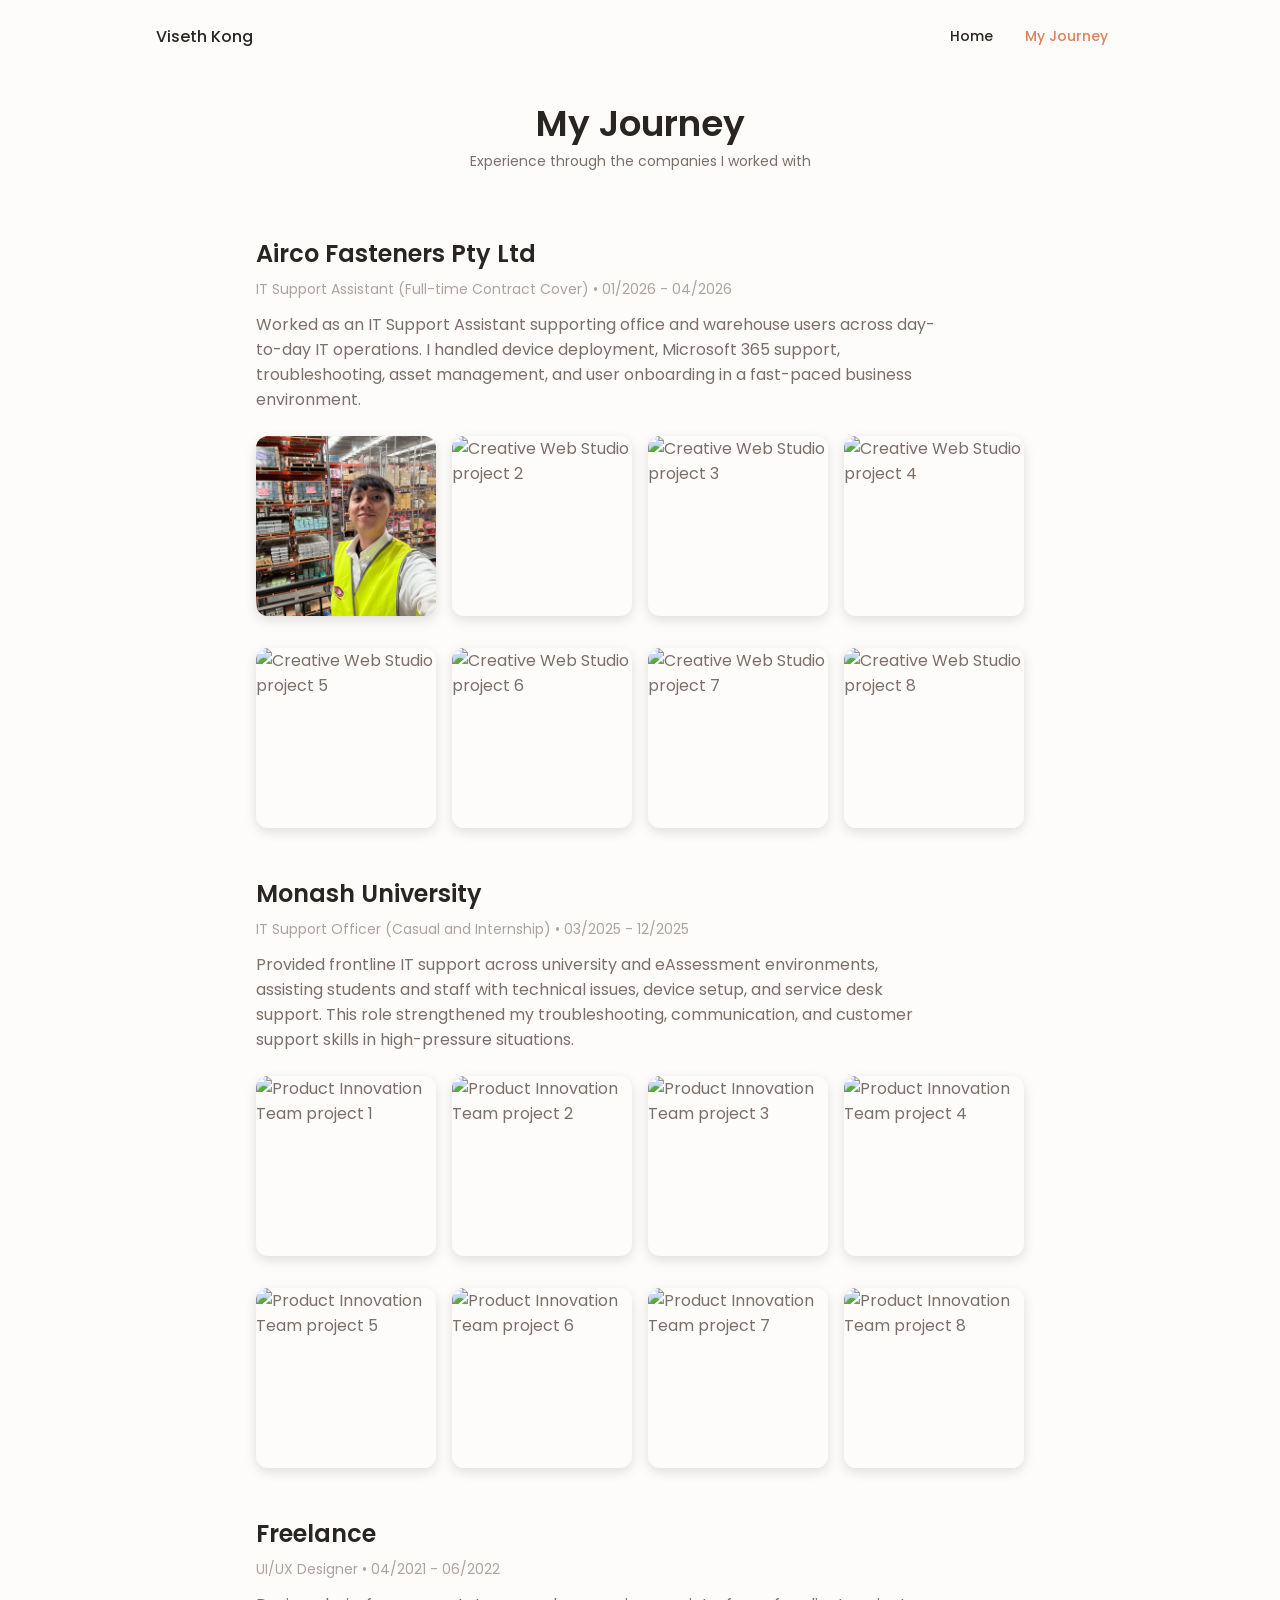
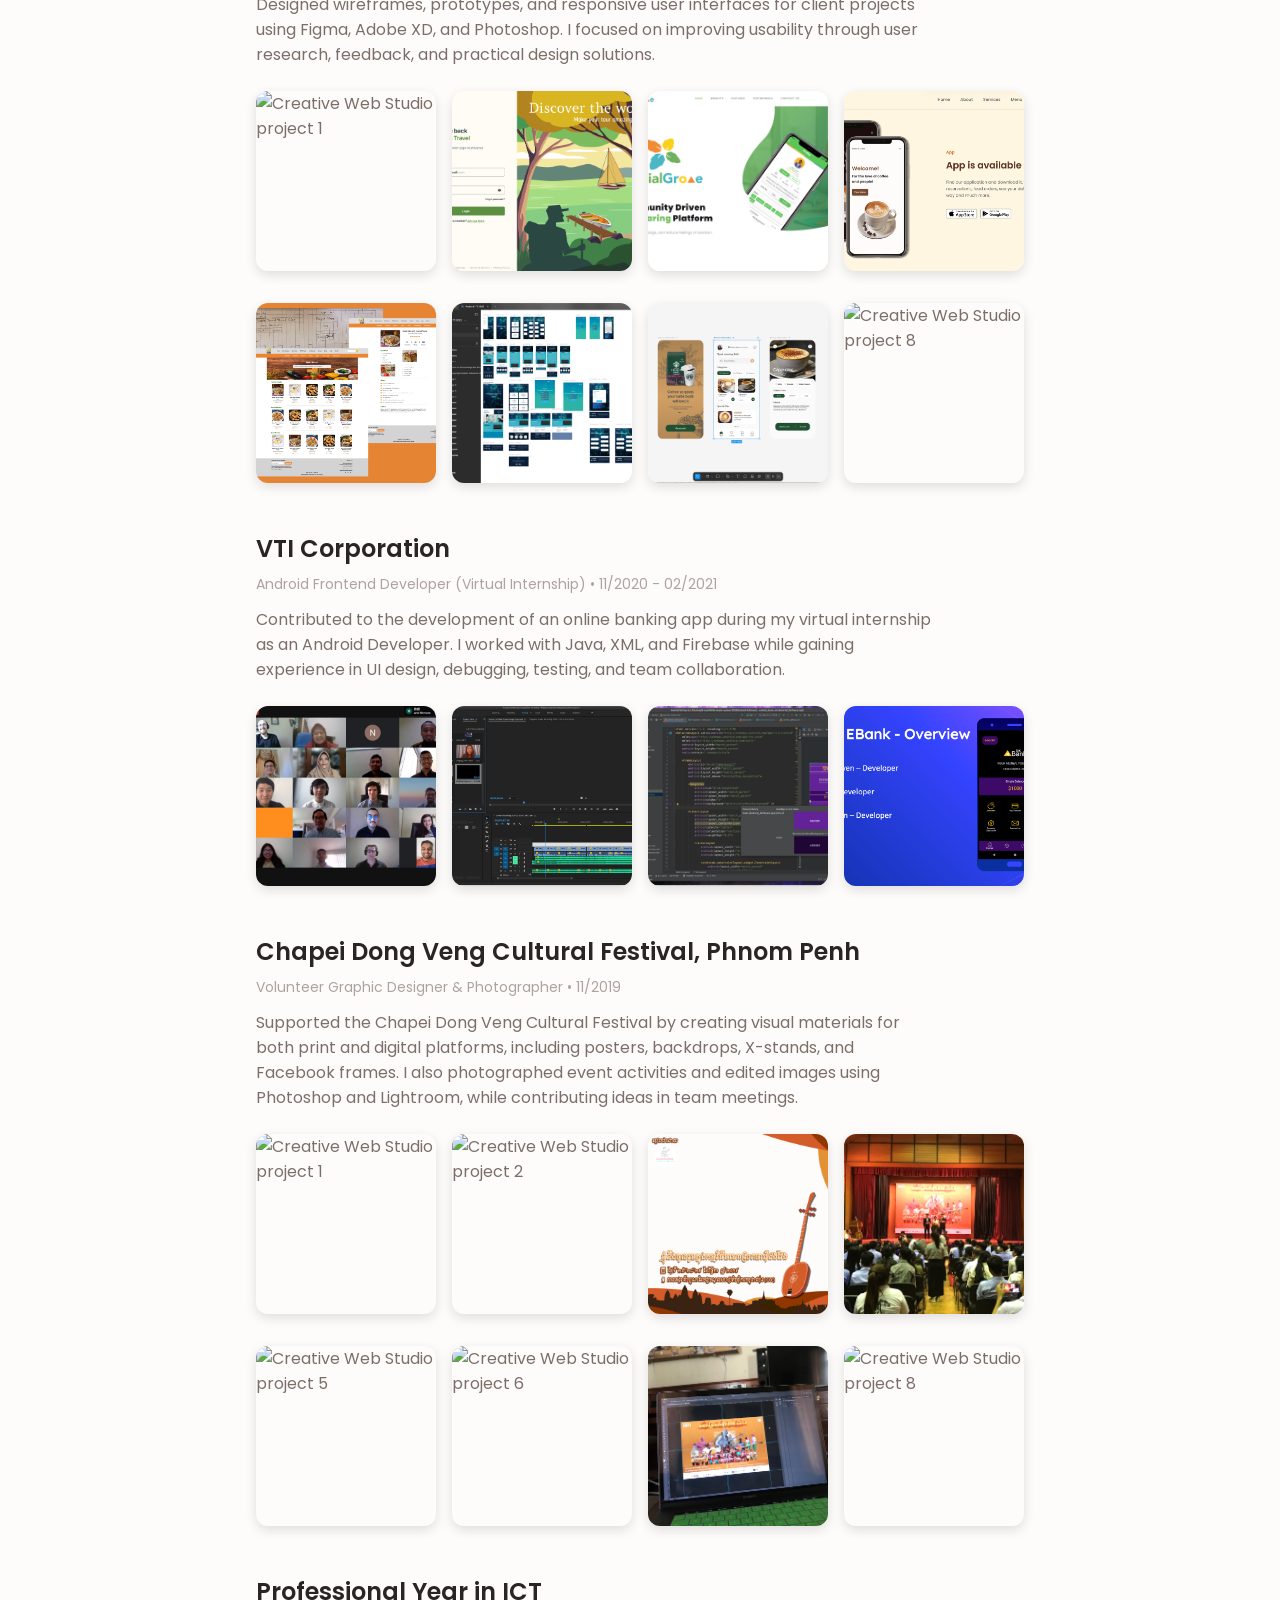
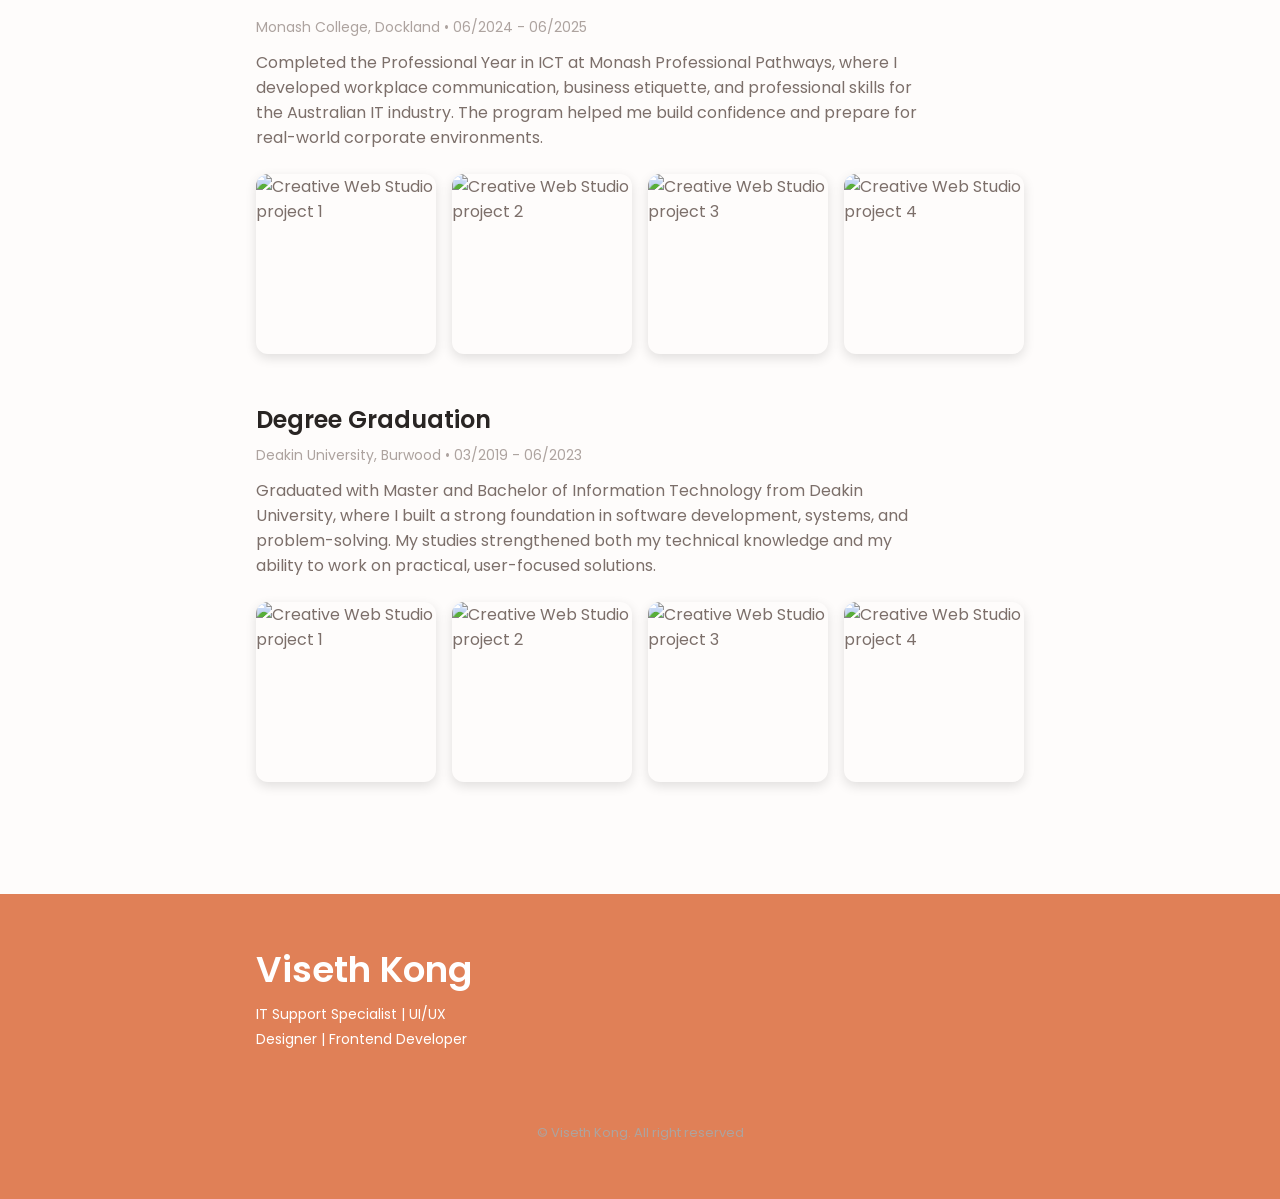
==== commit 02d3316e: "Update portfolio website" ====
--- a/my-journey.html
+++ b/my-journey.html
@@ -68,7 +68,7 @@
                     business environment.</p>
     
                     <div class="journey__gallery">
-                        <img src="assets/img/Airco1.jpg" alt="Creative Web Studio project 1" class="journey__photo">
+                        <img src="assets/img/Airco1.JPG" alt="Creative Web Studio project 1" class="journey__photo">
                         <img src="assets/img/Airco2.jpg" alt="Creative Web Studio project 2" class="journey__photo">
                         <img src="assets/img/Airco3.jpg" alt="Creative Web Studio project 3" class="journey__photo">
                         <img src="assets/imgAirco4.jpg" alt="Creative Web Studio project 4" class="journey__photo">
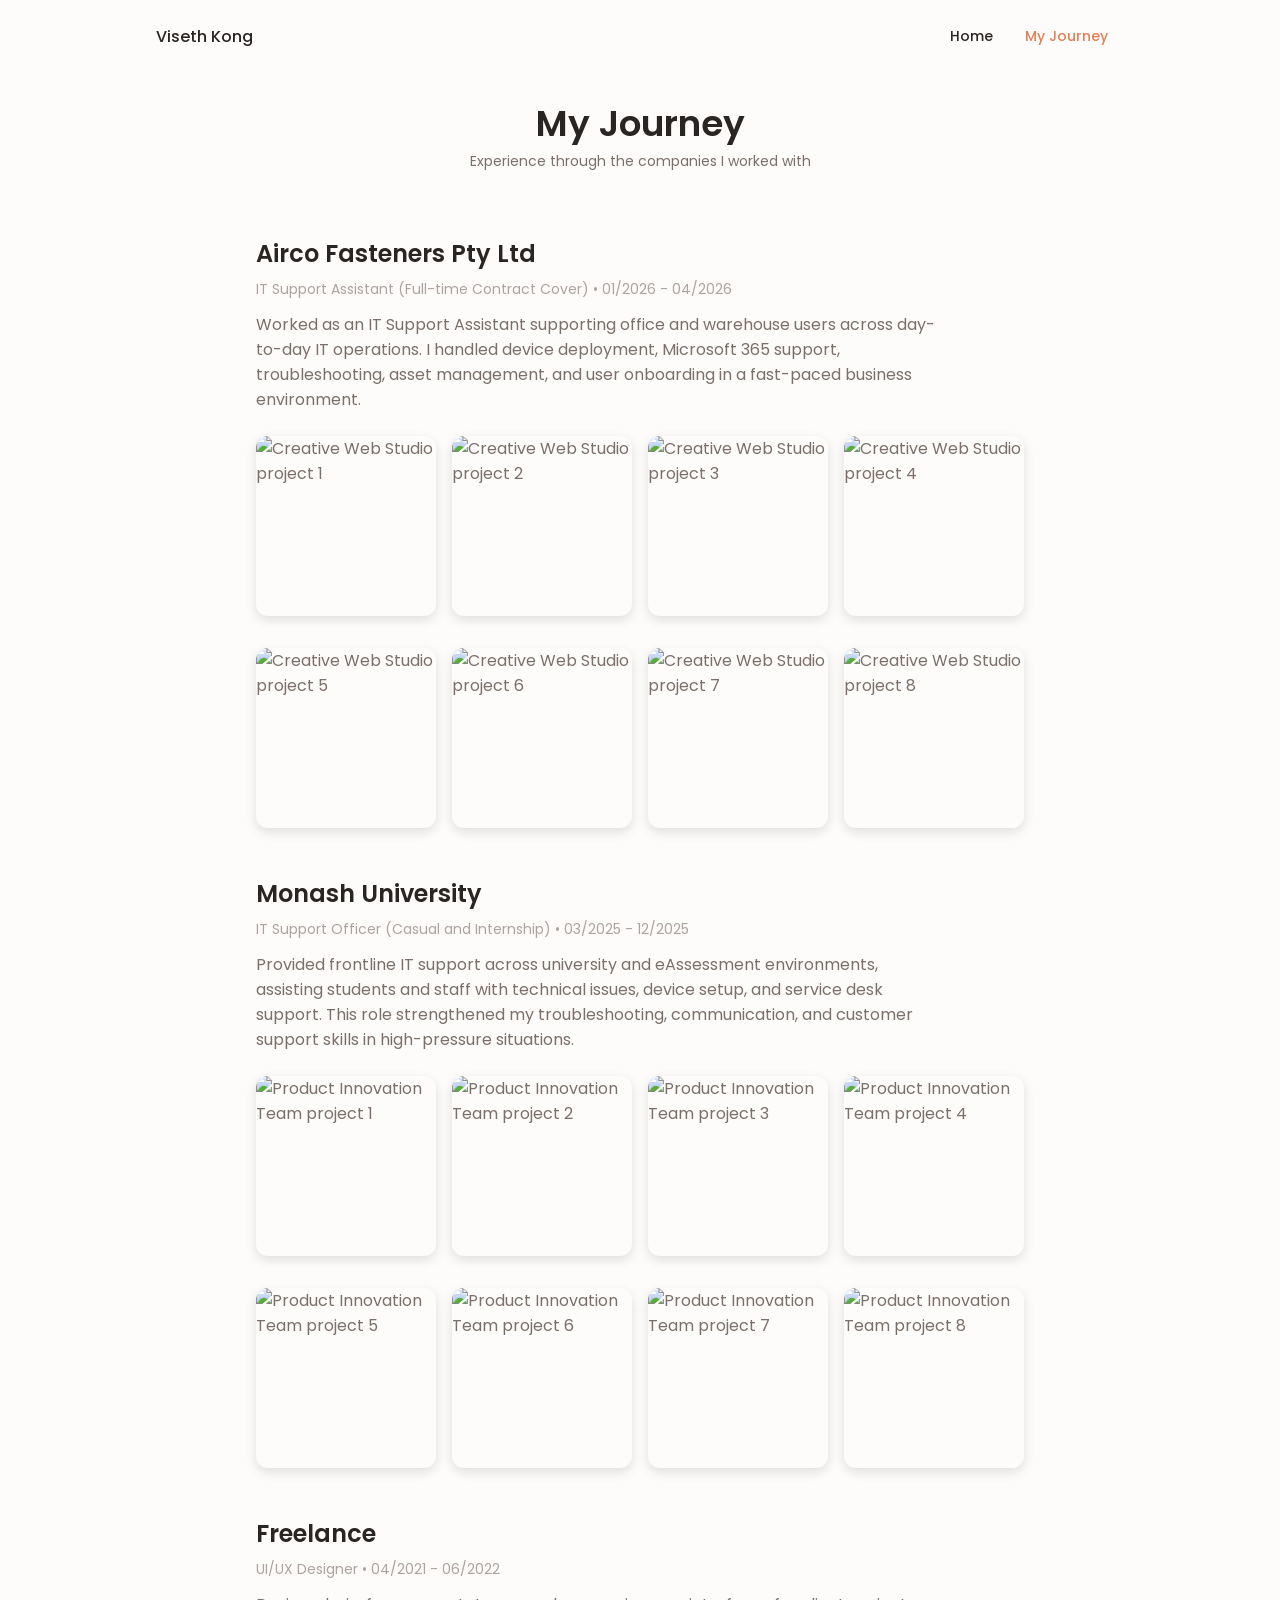
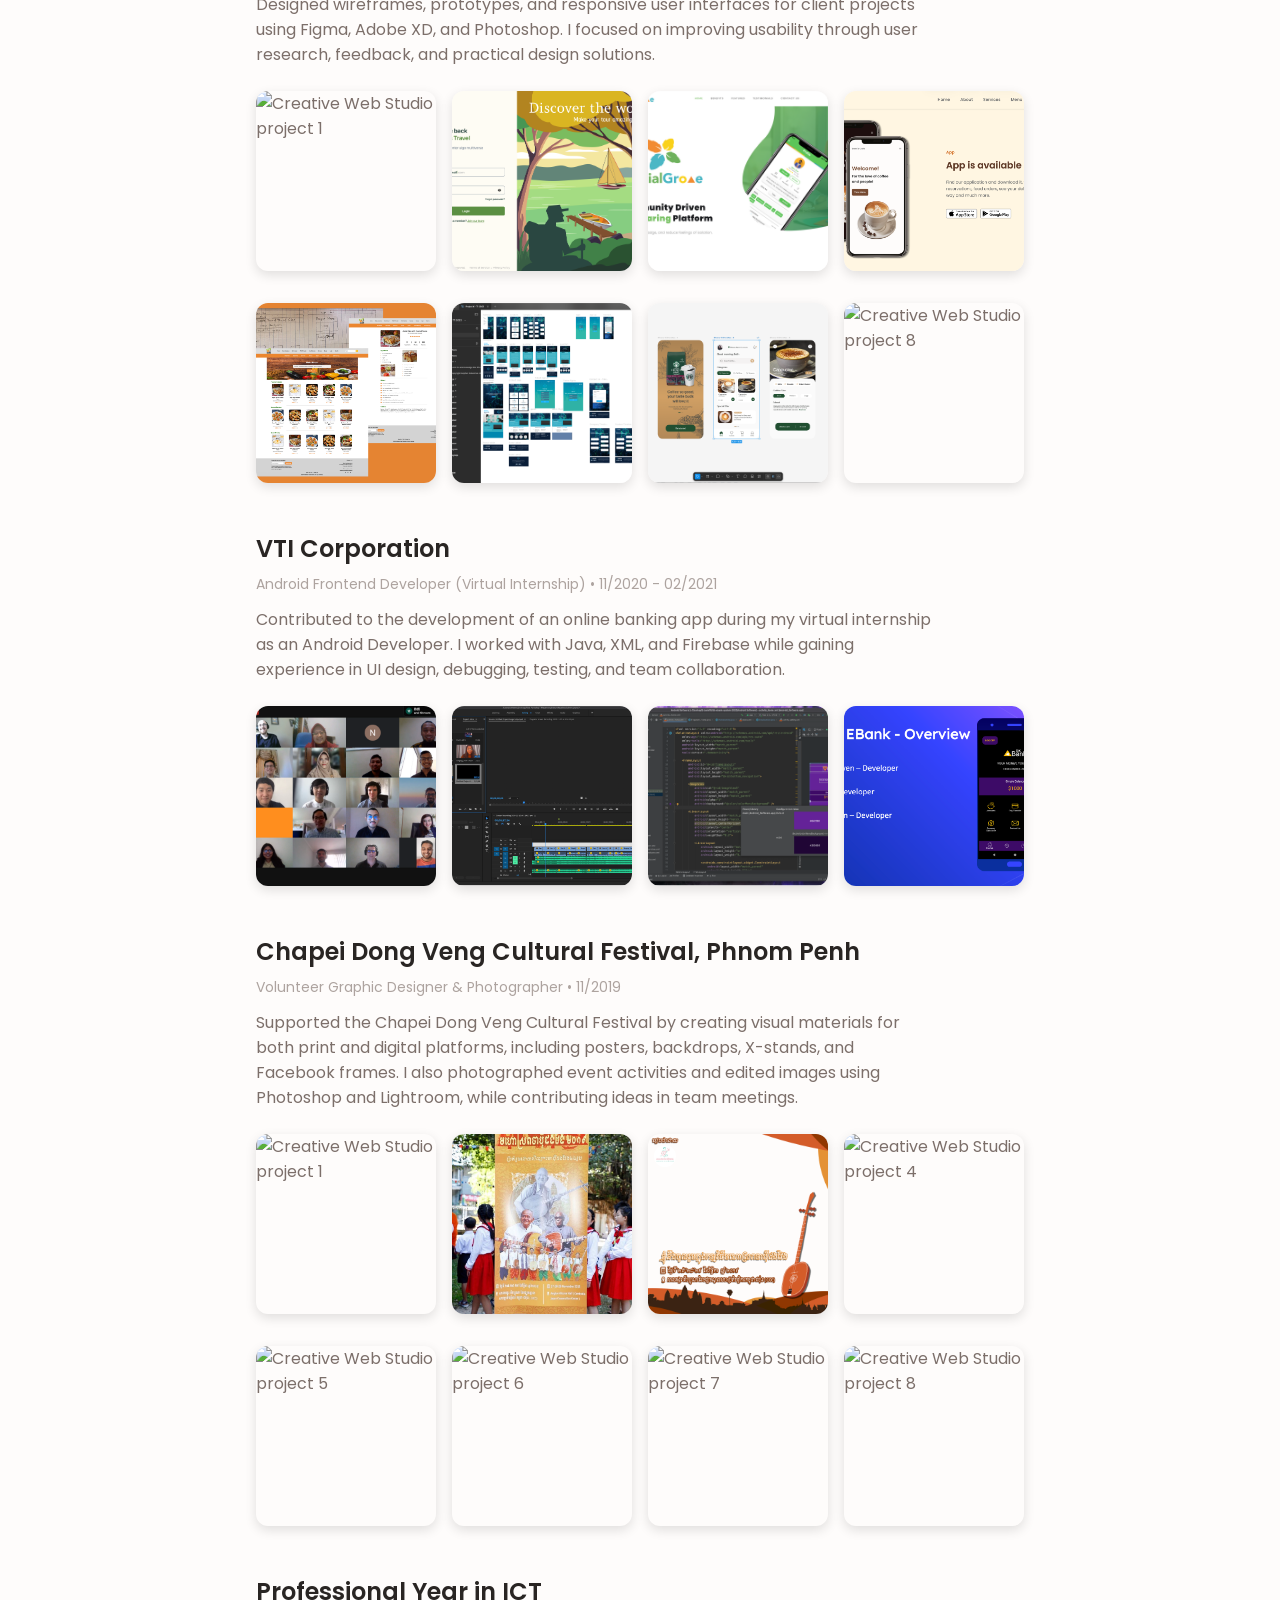
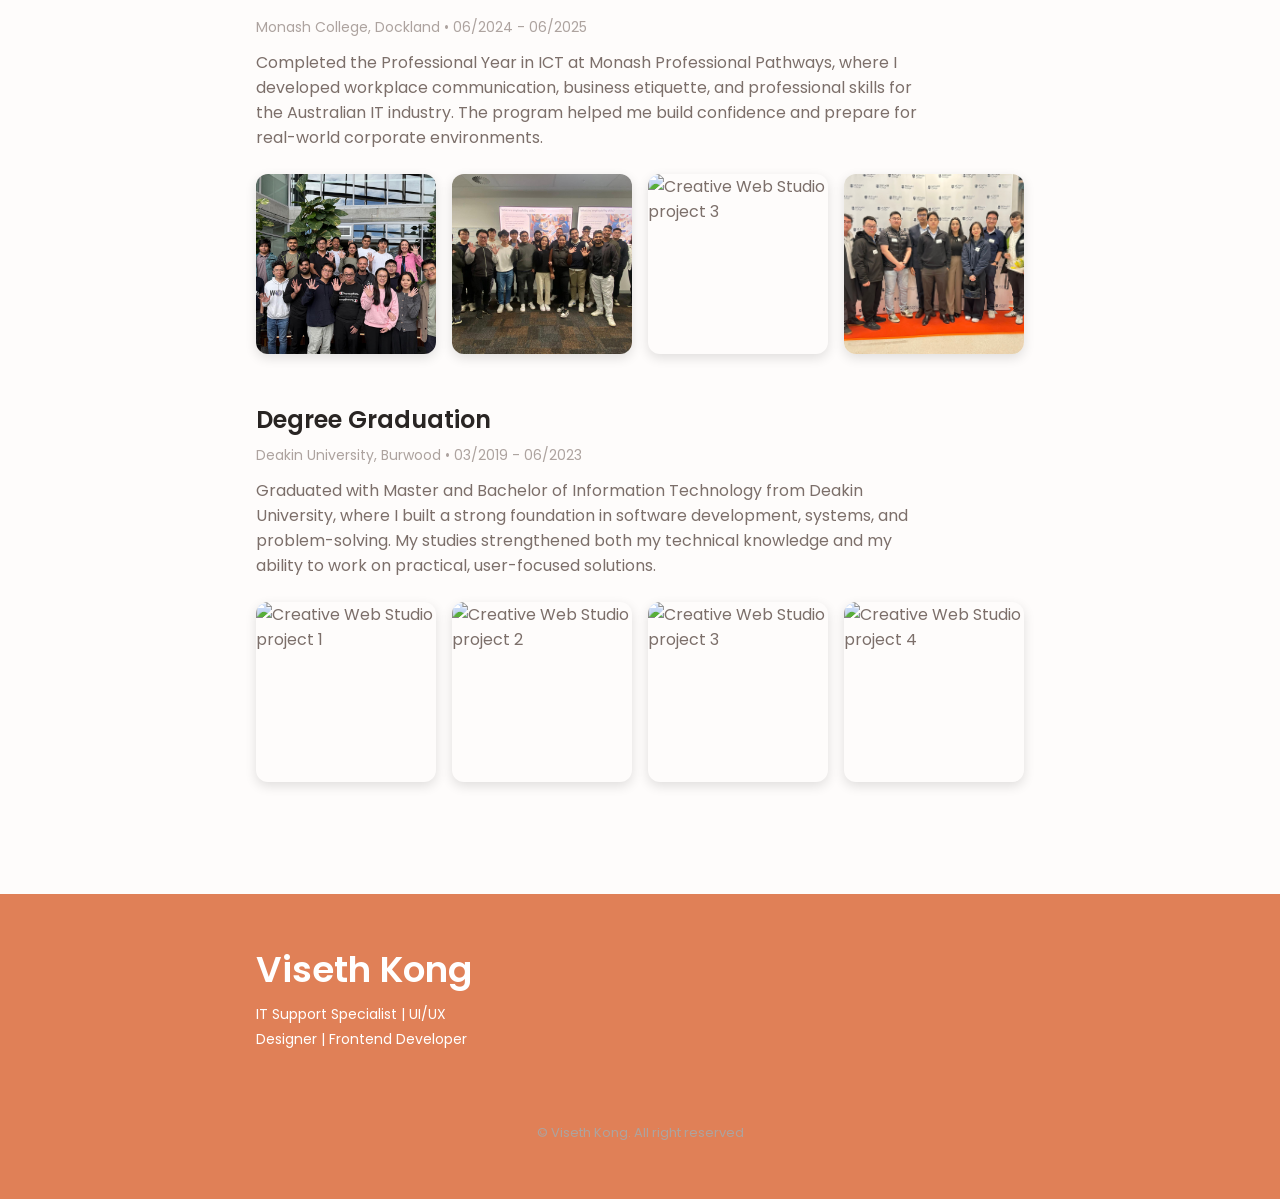
==== commit b40e1ce3: "Update portfolio website" ====
--- a/my-journey.html
+++ b/my-journey.html
@@ -68,14 +68,14 @@
                     business environment.</p>
     
                     <div class="journey__gallery">
-                        <img src="assets/img/Airco1.JPG" alt="Creative Web Studio project 1" class="journey__photo">
-                        <img src="assets/img/Airco2.jpg" alt="Creative Web Studio project 2" class="journey__photo">
-                        <img src="assets/img/Airco3.jpg" alt="Creative Web Studio project 3" class="journey__photo">
-                        <img src="assets/imgAirco4.jpg" alt="Creative Web Studio project 4" class="journey__photo">
-                        <img src="assets/img/Airco5.jpg" alt="Creative Web Studio project 5" class="journey__photo">
-                        <img src="assets/img/Airco6.jpg" alt="Creative Web Studio project 6" class="journey__photo">
-                        <img src="assets/img/Airco7.jpg" alt="Creative Web Studio project 7" class="journey__photo">
-                        <img src="assets/img/Airco8.jpg" alt="Creative Web Studio project 8" class="journey__photo">
+                        <img src="/assets/img/Airco1.png" alt="Creative Web Studio project 1" class="journey__photo">
+                        <img src="assets/img/Airco2.png" alt="Creative Web Studio project 2" class="journey__photo">
+                        <img src="assets/img/Airco3.png" alt="Creative Web Studio project 3" class="journey__photo">
+                        <img src="assets/imgAirco4.png" alt="Creative Web Studio project 4" class="journey__photo">
+                        <img src="assets/img/Airco5.png" alt="Creative Web Studio project 5" class="journey__photo">
+                        <img src="assets/img/Airco6.png" alt="Creative Web Studio project 6" class="journey__photo">
+                        <img src="assets/img/Airco7.png" alt="Creative Web Studio project 7" class="journey__photo">
+                        <img src="assets/img/Airco8.png" alt="Creative Web Studio project 8" class="journey__photo">
                     </div>
                 </article>
     
@@ -87,13 +87,13 @@
                     customer support skills in high-pressure situations.</p>
     
                     <div class="journey__gallery">
-                        <img src="assets/img/monash1.jpg" alt="Product Innovation Team project 1"class="journey__photo">
-                        <img src="assets/img/monash2.jpg" alt="Product Innovation Team project 2" class="journey__photo">
-                        <img src="assets/img/monash3.jpg" alt="Product Innovation Team project 3" class="journey__photo">
-                        <img src="assets/img/monash4.jpg" alt="Product Innovation Team project 4" class="journey__photo">
-                        <img src="assets/img/monash5.jpg" alt="Product Innovation Team project 5" class="journey__photo">
-                        <img src="assets/img/monash6.jpg" alt="Product Innovation Team project 6" class="journey__photo">
-                        <img src="assets/img/monash7.jpg" alt="Product Innovation Team project 7" class="journey__photo">
+                        <img src="assets/img/monash1.png" alt="Product Innovation Team project 1"class="journey__photo">
+                        <img src="assets/img/monash2.png" alt="Product Innovation Team project 2" class="journey__photo">
+                        <img src="assets/img/monash3.png" alt="Product Innovation Team project 3" class="journey__photo">
+                        <img src="assets/img/monash4.png" alt="Product Innovation Team project 4" class="journey__photo">
+                        <img src="assets/img/monash5.png" alt="Product Innovation Team project 5" class="journey__photo">
+                        <img src="assets/img/monash6.png" alt="Product Innovation Team project 6" class="journey__photo">
+                        <img src="assets/img/monash7.png" alt="Product Innovation Team project 7" class="journey__photo">
                         <img src="assets/img/monash8.png" alt="Product Innovation Team project 8" class="journey__photo">
                     </div>
                 </article>
@@ -123,7 +123,7 @@
                     Java, XML, and Firebase while gaining experience in UI design, debugging, testing, and team collaboration.</p>
                 
                     <div class="journey__gallery">
-                        <img src="assets/img/vti1.jpg" alt="Creative Web Studio project 1" class="journey__photo">
+                        <img src="assets/img/vti1.png" alt="Creative Web Studio project 1" class="journey__photo">
                         <img src="assets/img/vti2.png" alt="Creative Web Studio project 2" class="journey__photo">
                         <img src="assets/img/vti3.png" alt="Creative Web Studio project 3" class="journey__photo">
                         <img src="assets/img/vti4.png" alt="Creative Web Studio project 4" class="journey__photo">
@@ -139,13 +139,13 @@
                 
                     <div class="journey__gallery">
                         <img src="assets/img/chapey1.png" alt="Creative Web Studio project 1" class="journey__photo">
-                        <img src="assets/img/chapey2.jpg" alt="Creative Web Studio project 2" class="journey__photo">
+                        <img src="assets/img/chapey2.png" alt="Creative Web Studio project 2" class="journey__photo">
                         <img src="assets/img/chapey3.png" alt="Creative Web Studio project 3" class="journey__photo">
-                        <img src="assets/img/chapey4.jpeg" alt="Creative Web Studio project 4" class="journey__photo">
-                        <img src="assets/img/chapey5.jpg" alt="Creative Web Studio project 5" class="journey__photo">
-                        <img src="assets/img/chapey6.jpg" alt="Creative Web Studio project 6" class="journey__photo">
-                        <img src="assets/img/chapey7.jpeg" alt="Creative Web Studio project 7" class="journey__photo">
-                        <img src="assets/img/chapey8.jpg" alt="Creative Web Studio project 8" class="journey__photo">
+                        <img src="assets/img/chapey4.png" alt="Creative Web Studio project 4" class="journey__photo">
+                        <img src="assets/img/chapey5.png" alt="Creative Web Studio project 5" class="journey__photo">
+                        <img src="assets/img/chapey6.png" alt="Creative Web Studio project 6" class="journey__photo">
+                        <img src="assets/img/chapey7.png" alt="Creative Web Studio project 7" class="journey__photo">
+                        <img src="assets/img/chapey8.png" alt="Creative Web Studio project 8" class="journey__photo">
                     </div>
                 </article>
 
@@ -157,10 +157,10 @@
                     prepare for real-world corporate environments.</p>
                 
                     <div class="journey__gallery">
-                        <img src="assets/img/py1.jpg" alt="Creative Web Studio project 1" class="journey__photo">
-                        <img src="assets/img/py2.jpg" alt="Creative Web Studio project 2" class="journey__photo">
-                        <img src="assets/img/py3.jpg" alt="Creative Web Studio project 3" class="journey__photo">
-                        <img src="assets/img/py4.jpg" alt="Creative Web Studio project 4" class="journey__photo">
+                        <img src="assets/img/py1.png" alt="Creative Web Studio project 1" class="journey__photo">
+                        <img src="assets/img/py2.png" alt="Creative Web Studio project 2" class="journey__photo">
+                        <img src="assets/img/py3.png" alt="Creative Web Studio project 3" class="journey__photo">
+                        <img src="assets/img/py4.png" alt="Creative Web Studio project 4" class="journey__photo">
                     </div>
                 </article>
 
@@ -172,10 +172,10 @@
                     practical, user-focused solutions.</p>
                 
                     <div class="journey__gallery">
-                        <img src="assets/img/graduate1.jpg" alt="Creative Web Studio project 1" class="journey__photo">
-                        <img src="assets/img/graduate2.jpg" alt="Creative Web Studio project 2" class="journey__photo">
-                        <img src="assets/img/graduate3.jpg" alt="Creative Web Studio project 3" class="journey__photo">
-                        <img src="assets/img/graduate4.jpg" alt="Creative Web Studio project 4" class="journey__photo">
+                        <img src="assets/img/graduate1.png" alt="Creative Web Studio project 1" class="journey__photo">
+                        <img src="assets/img/graduate2.png" alt="Creative Web Studio project 2" class="journey__photo">
+                        <img src="assets/img/graduate3.png" alt="Creative Web Studio project 3" class="journey__photo">
+                        <img src="assets/img/graduate4.png" alt="Creative Web Studio project 4" class="journey__photo">
                     </div>
                 </article>
 
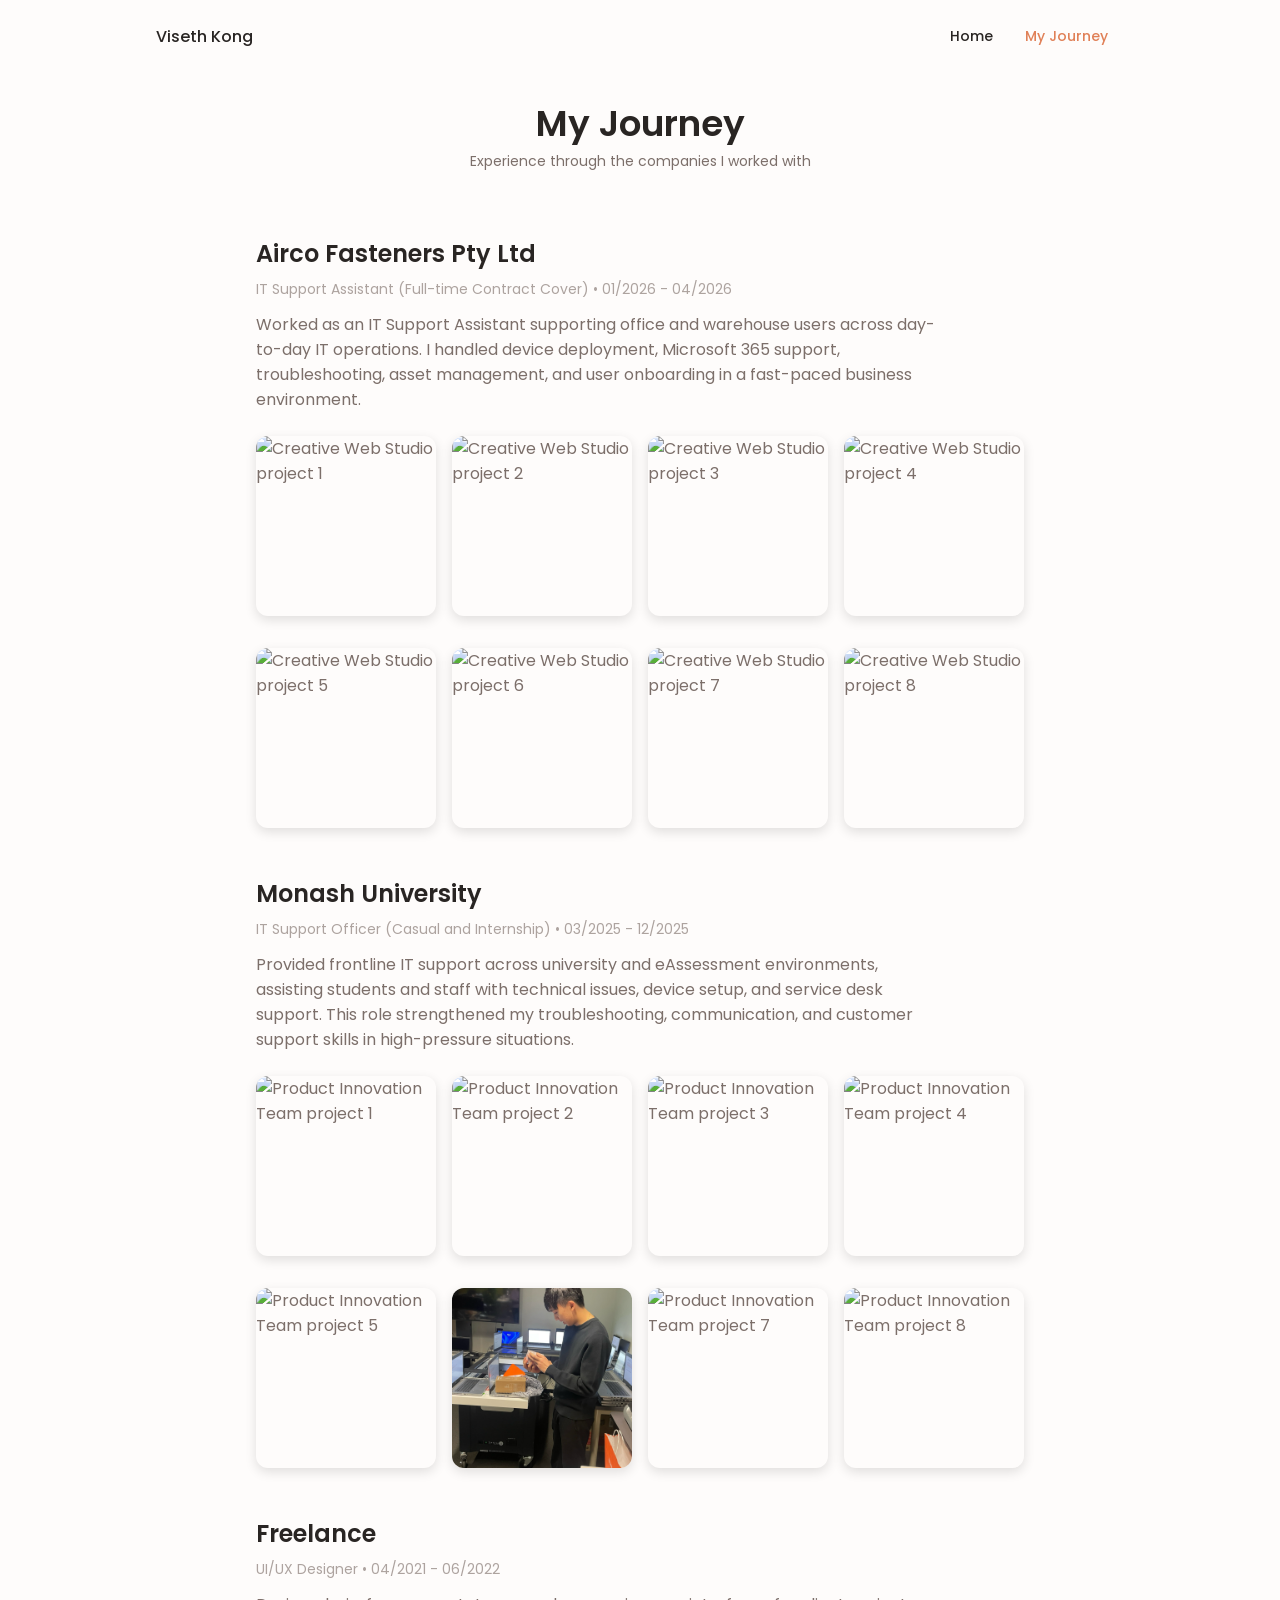
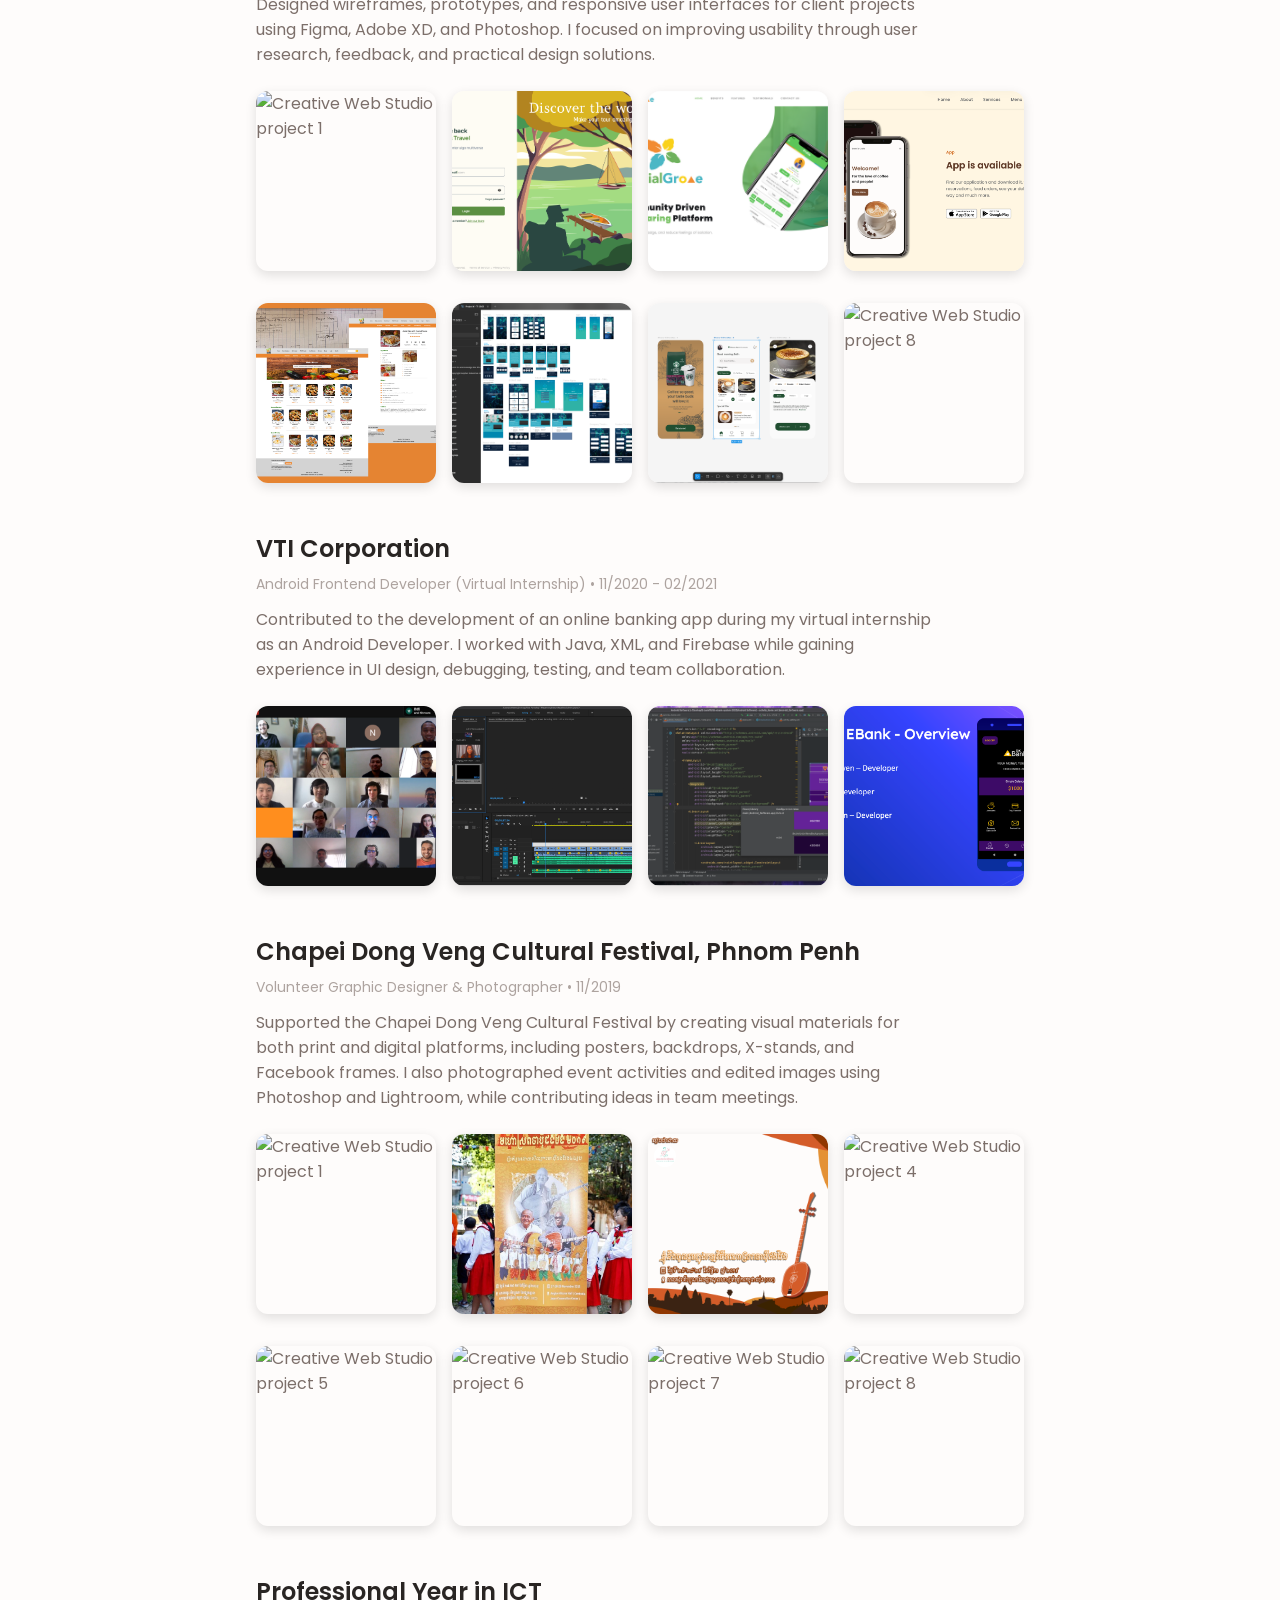
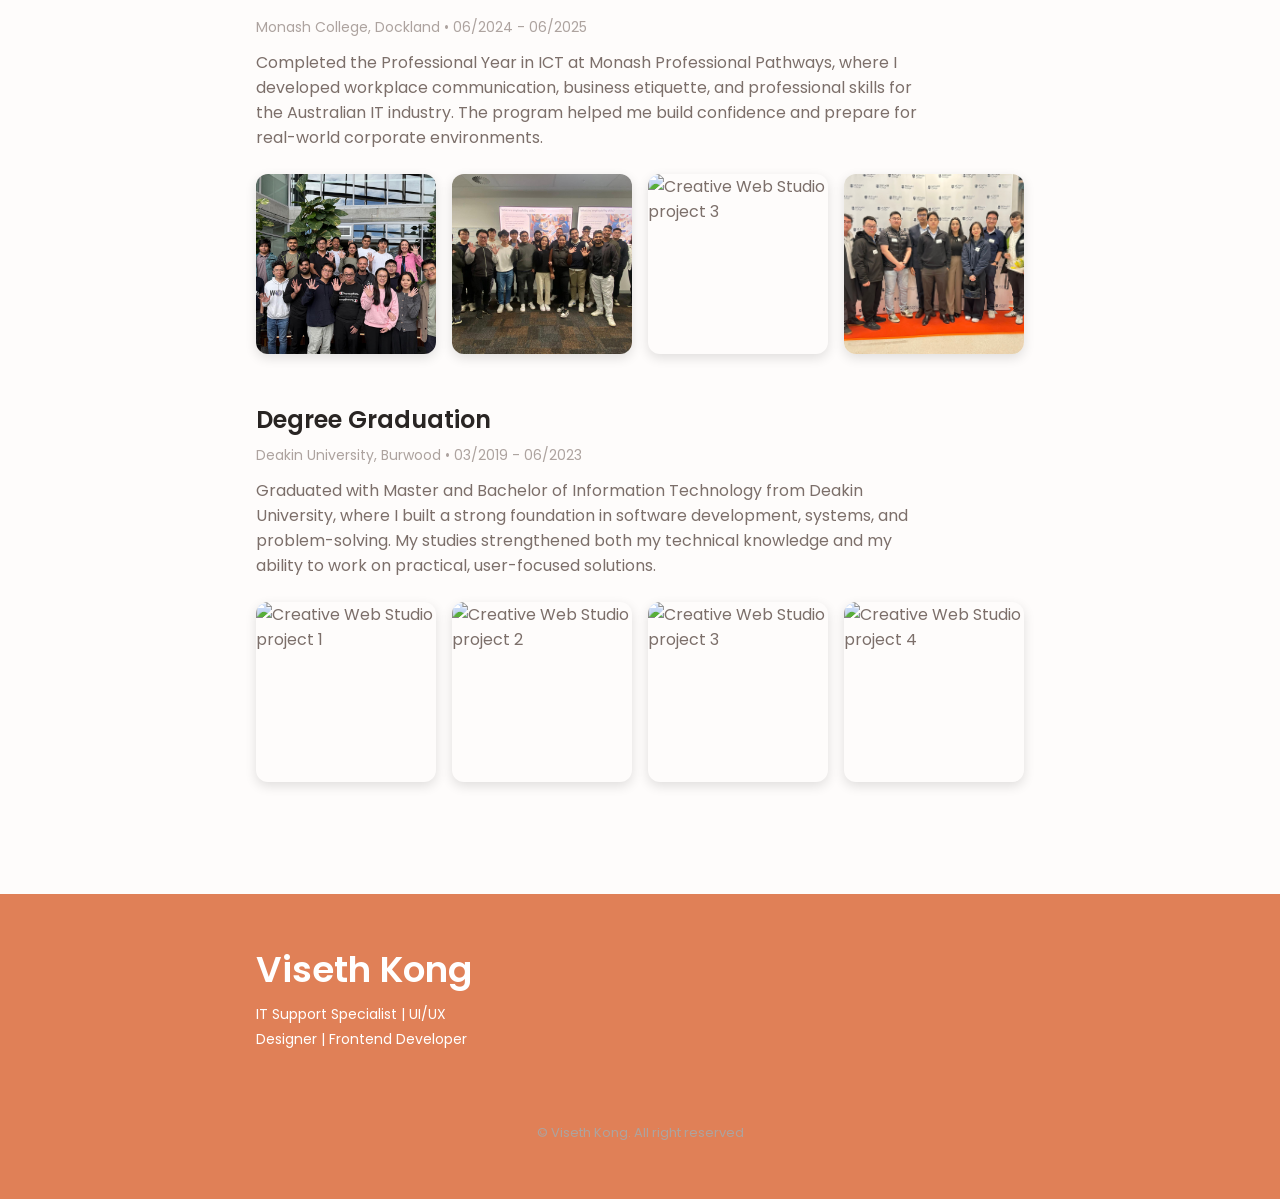
==== commit 5010628e: "Update portfolio website" ====
--- a/my-journey.html
+++ b/my-journey.html
@@ -68,10 +68,10 @@
                     business environment.</p>
     
                     <div class="journey__gallery">
-                        <img src="/assets/img/Airco1.png" alt="Creative Web Studio project 1" class="journey__photo">
+                        <img src="assets/img/Airco1.png" alt="Creative Web Studio project 1" class="journey__photo">
                         <img src="assets/img/Airco2.png" alt="Creative Web Studio project 2" class="journey__photo">
                         <img src="assets/img/Airco3.png" alt="Creative Web Studio project 3" class="journey__photo">
-                        <img src="assets/imgAirco4.png" alt="Creative Web Studio project 4" class="journey__photo">
+                        <img src="assets/img/Airco4.png" alt="Creative Web Studio project 4" class="journey__photo">
                         <img src="assets/img/Airco5.png" alt="Creative Web Studio project 5" class="journey__photo">
                         <img src="assets/img/Airco6.png" alt="Creative Web Studio project 6" class="journey__photo">
                         <img src="assets/img/Airco7.png" alt="Creative Web Studio project 7" class="journey__photo">
@@ -87,14 +87,14 @@
                     customer support skills in high-pressure situations.</p>
     
                     <div class="journey__gallery">
-                        <img src="assets/img/monash1.png" alt="Product Innovation Team project 1"class="journey__photo">
-                        <img src="assets/img/monash2.png" alt="Product Innovation Team project 2" class="journey__photo">
-                        <img src="assets/img/monash3.png" alt="Product Innovation Team project 3" class="journey__photo">
-                        <img src="assets/img/monash4.png" alt="Product Innovation Team project 4" class="journey__photo">
-                        <img src="assets/img/monash5.png" alt="Product Innovation Team project 5" class="journey__photo">
-                        <img src="assets/img/monash6.png" alt="Product Innovation Team project 6" class="journey__photo">
-                        <img src="assets/img/monash7.png" alt="Product Innovation Team project 7" class="journey__photo">
-                        <img src="assets/img/monash8.png" alt="Product Innovation Team project 8" class="journey__photo">
+                        <img src="assets/img/Monash1.png" alt="Product Innovation Team project 1"class="journey__photo">
+                        <img src="assets/img/Monash2.png" alt="Product Innovation Team project 2" class="journey__photo">
+                        <img src="assets/img/Monash3.png" alt="Product Innovation Team project 3" class="journey__photo">
+                        <img src="assets/img/Monash4.png" alt="Product Innovation Team project 4" class="journey__photo">
+                        <img src="assets/img/Monash5.png" alt="Product Innovation Team project 5" class="journey__photo">
+                        <img src="assets/img/Monash6.png" alt="Product Innovation Team project 6" class="journey__photo">
+                        <img src="assets/img/Monash7.png" alt="Product Innovation Team project 7" class="journey__photo">
+                        <img src="assets/img/Monash8.png" alt="Product Innovation Team project 8" class="journey__photo">
                     </div>
                 </article>
 
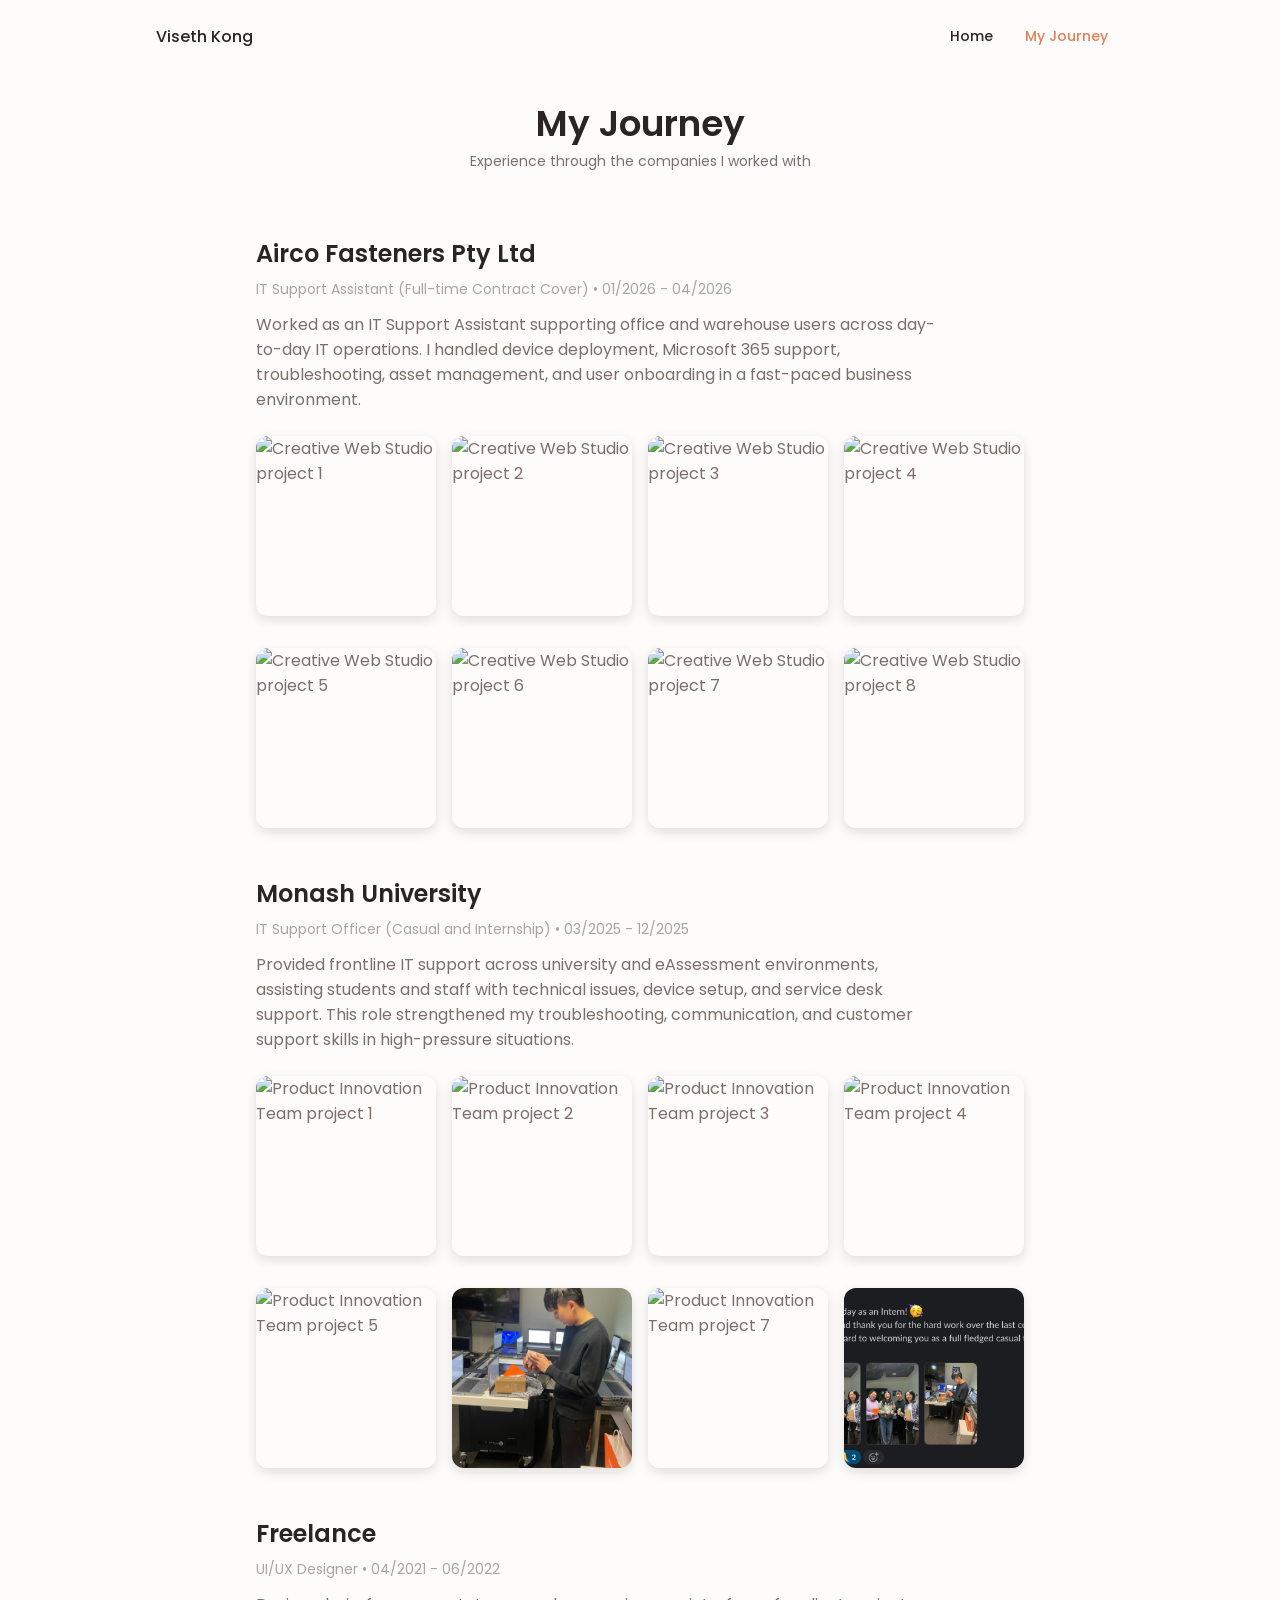
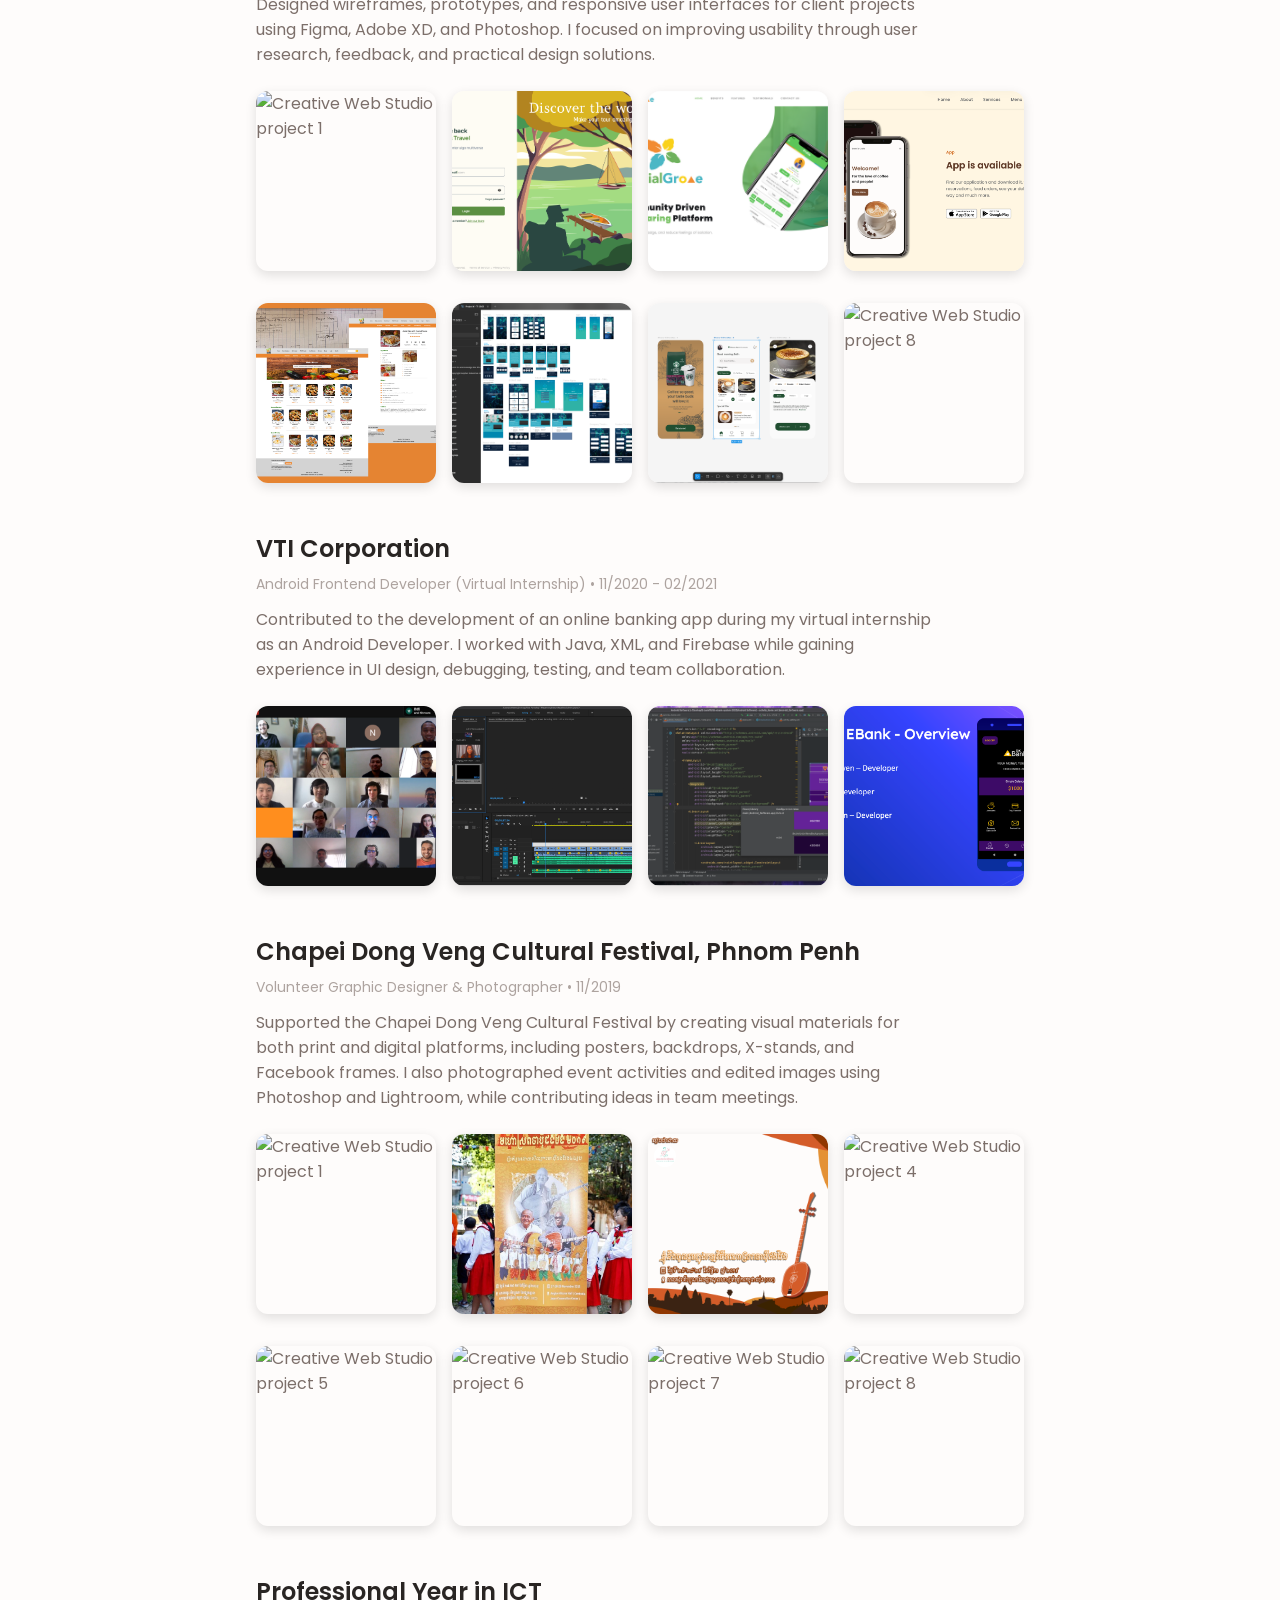
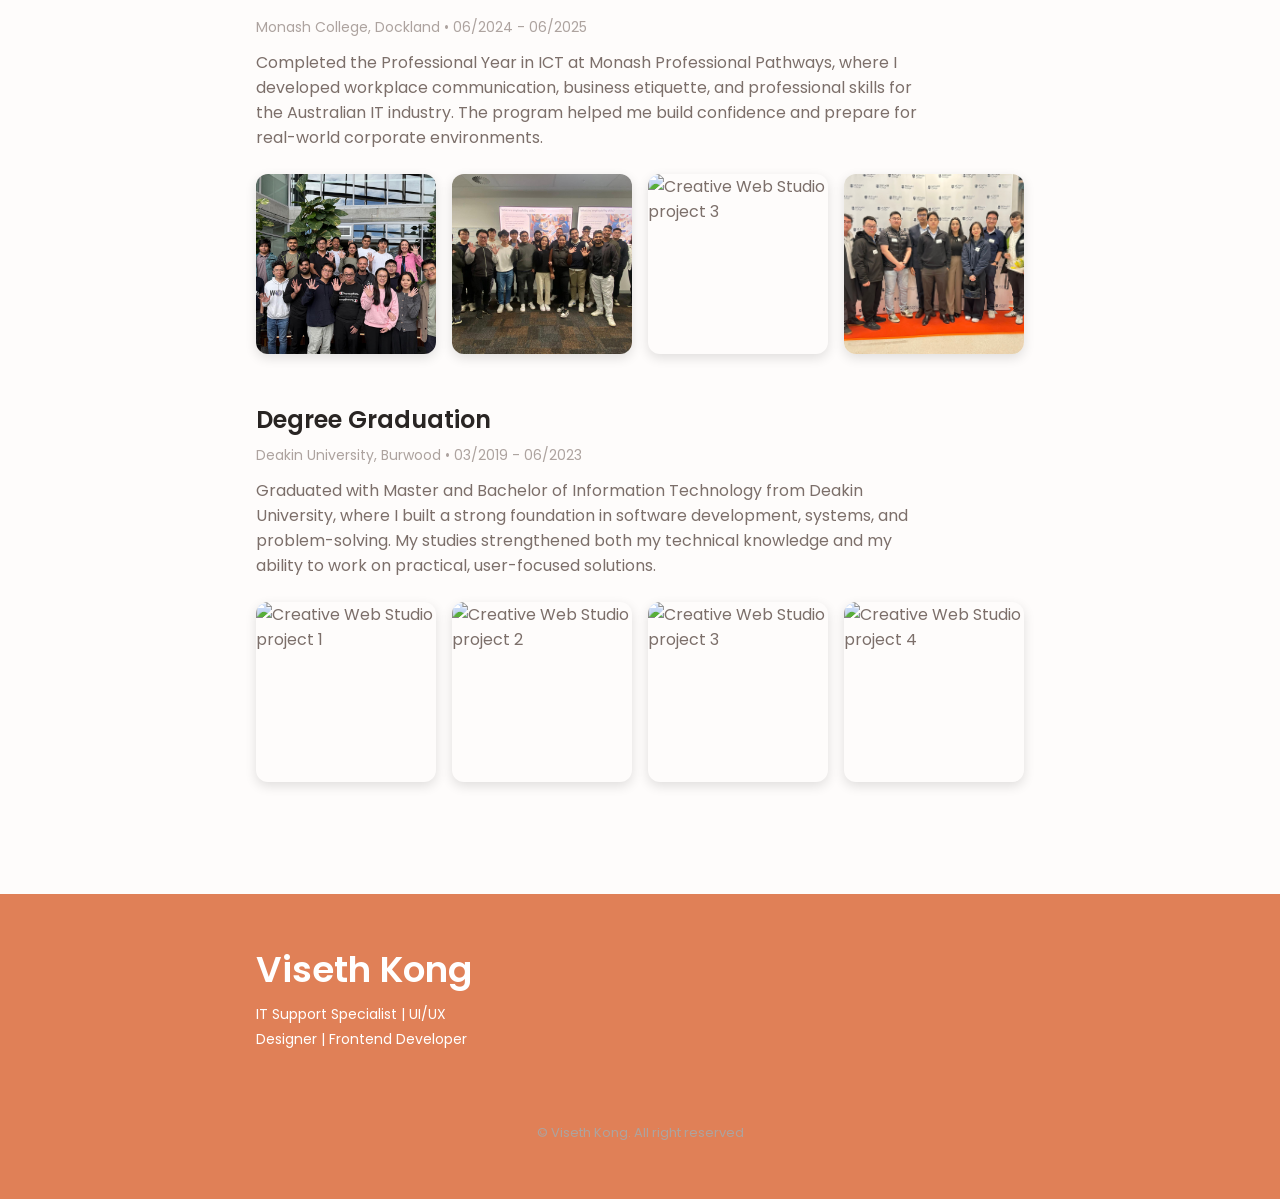
==== commit c5d50741: "Update portfolio website" ====
--- a/my-journey.html
+++ b/my-journey.html
@@ -94,7 +94,7 @@
                         <img src="assets/img/Monash5.png" alt="Product Innovation Team project 5" class="journey__photo">
                         <img src="assets/img/Monash6.png" alt="Product Innovation Team project 6" class="journey__photo">
                         <img src="assets/img/Monash7.png" alt="Product Innovation Team project 7" class="journey__photo">
-                        <img src="assets/img/Monash8.png" alt="Product Innovation Team project 8" class="journey__photo">
+                        <img src="assets/img/Monash8.PNG" alt="Product Innovation Team project 8" class="journey__photo">
                     </div>
                 </article>
 
